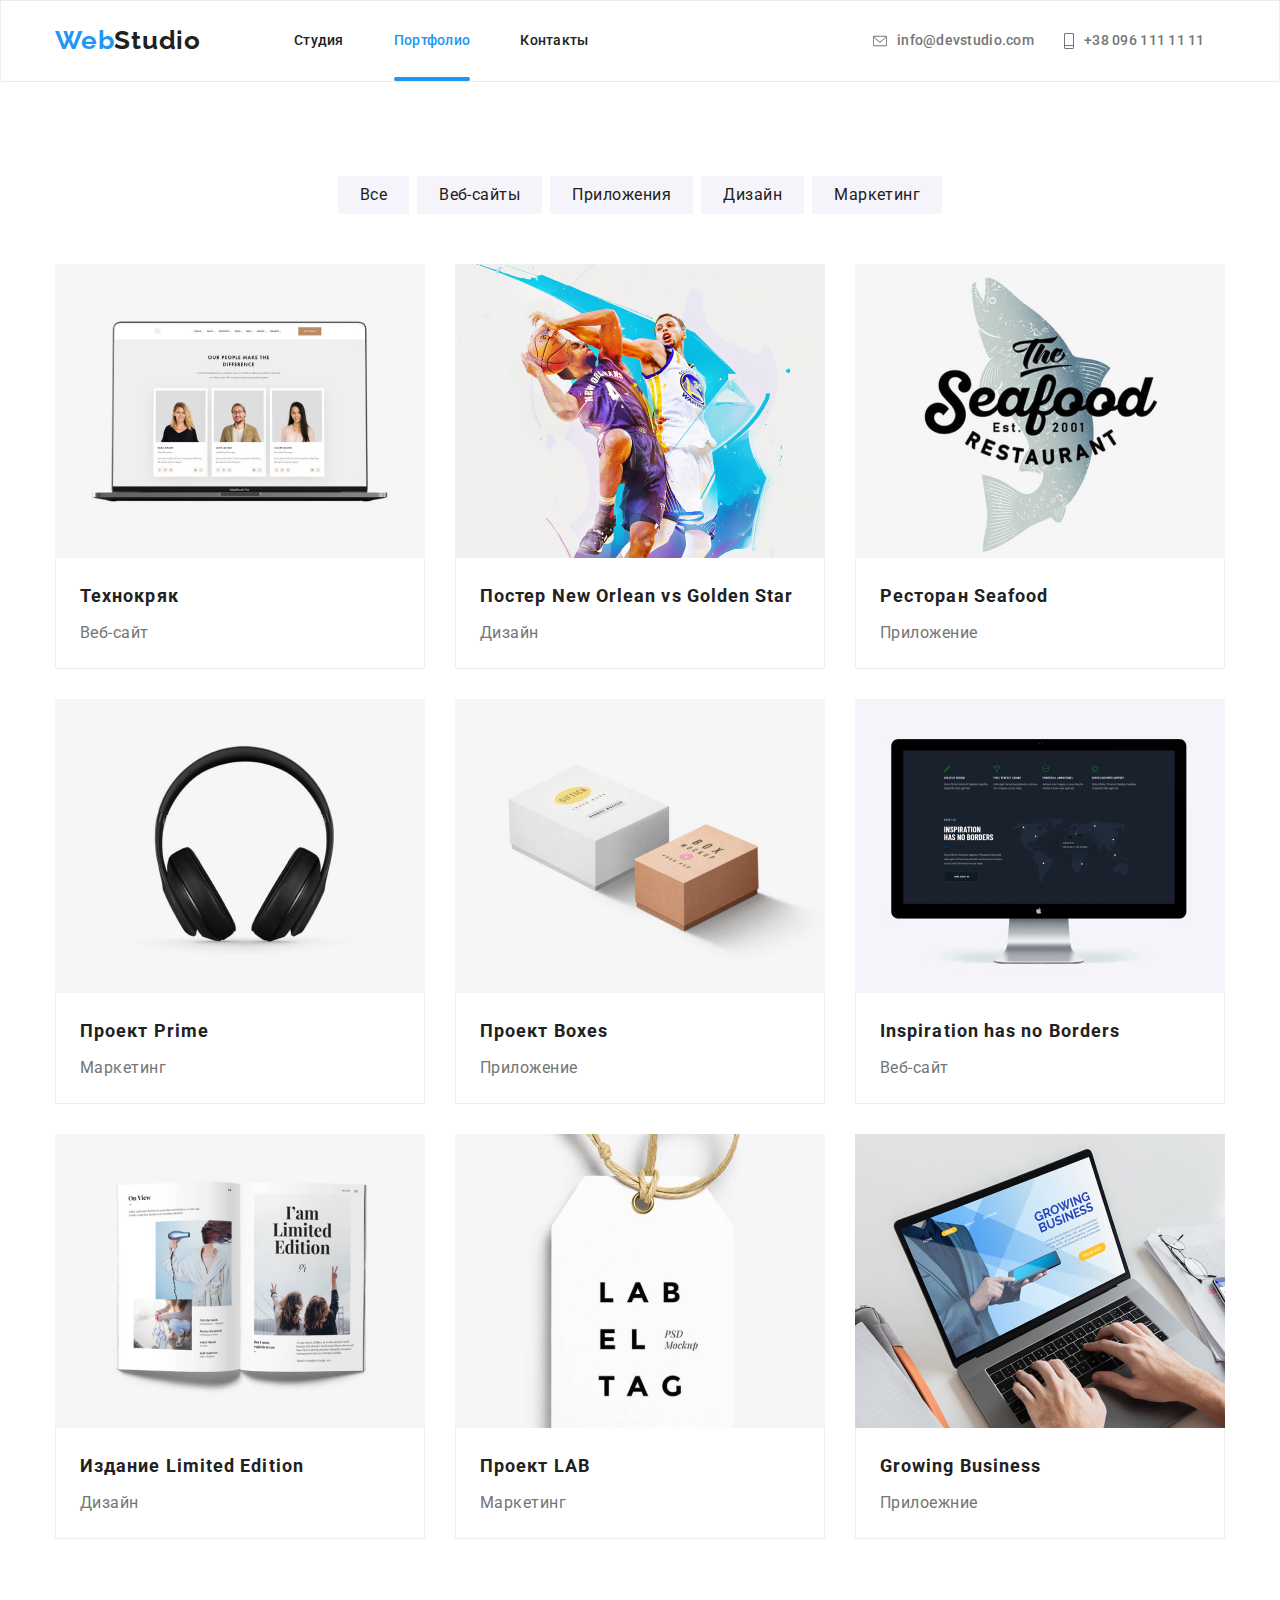
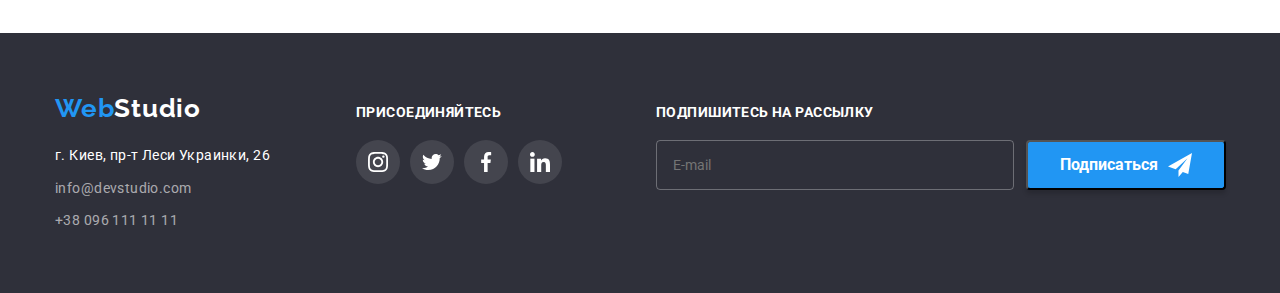
==== portfolio.html @ fb28268b "123" ====
<!DOCTYPE html>
<html lang="ru">

<head>
    <meta charset="UTF-8">
    <meta http-equiv="X-UA-Compatible" content="IE=edge">
    <meta name="viewport" content="width=device-width, initial-scale=1.0">
    <title>Document</title>

    <link rel="preconnect" href="https://fonts.googleapis.com" />
    <link rel="preconnect" href="https://fonts.gstatic.com" crossorigin />
    <link
        href="https://fonts.googleapis.com/css2?family=Raleway:wght@700&family=Roboto:wght@400;500;700;900&display=swap"
        rel="stylesheet" />
    <link rel="stylesheet"
        href="https://cdnjs.cloudflare.com/ajax/libs/modern-normalize/1.1.0/modern-normalize.min.css" />
    <link rel="stylesheet" href="./css/main.min.css" />
</head>

<body>
    <!-- Верхняя часть-->

    <header class="header">
        <div class="container header-division">
            <nav class=" header-nav">
                <a href="/" class="logo" lang="en"><span class="logo--colour">Web</span>Studio</a>
                <ul class="header-nav__list">
                    <li class="header-nav__element"><a class="header-nav__link" href="./index.html">Студия</a></li>
                    <li class="header-nav__element"><a class="header-nav__link header-nav__link--current"
                            href="./portfolio.html">Портфолио</a></li>
                    <li class="header-nav__element"><a class="header-nav__link" href="">Контакты</a></li>
                </ul>
            </nav>
            <div class="header-auth">
                <ul class="header-auth__list">
                    <li class="header-auth__element" lang="en"><a class="header-auth__link"
                            href="mailto:info@devstudio.com">
                            <svg class="header-auth-icons" width="16" height="12">
                                <use href="./images/Presprite/Sprite.svg#icon-envelope-hover"></use>
                            </svg>
                            info@devstudio.com</a></li>
                    <li class="header-auth__element"><a class="header-auth__link" href="tel:+380961111111">
                            <svg class="header-auth-icons" width="10" height="16">
                                <use href="./images/Presprite/Sprite.svg#icon-phone"></use>
                            </svg>
                            +38 096 111 11 11</a></li>
                </ul>
            </div>
        </div>
    </header>
    <!-- Секция кнопок фильтров  -->
    <main>
        <section class="section">
            <div class="filler container">
                <h1 class="filler__text visually-hidden">Филлеры</h1>
                <ul class="filler__list">
                    <li class="filler__element"><button class="filler__buttons" type="button">Все</button></li>
                    <li class="filler__element"><button class="filler__buttons" type="button">Веб-сайты</button></li>
                    <li class="filler__element"><button class="filler__buttons" type="button">Приложения</button></li>
                    <li class="filler__element"><button class="filler__buttons" type="button">Дизайн</button></li>
                    <li class="filler__element"><button class="filler__buttons" type="button">Маркетинг</button></li>
                </ul>


                <!-- Секция Проектов -->


                <ul class="projects__list">
                    <li class="projects__element">
                        <a class="projects__link" href="">
                            <div class="projects__thumb">
                                <img class="projects__image" src="./images/img1portfolio.jpg" alt="Фото Технокряк"
                                    width="370">
                                <div class="card-overlay">
                                    <p class="card-overlay__text">Ресурс предлагает комплексные предложения с разным
                                        уровнем функционала и сервисов. Все это позволит посетителю получить
                                        исчерпывающие сведения о компании или частном лице.</p>
                                </div>
                            </div>
                            <div class="projects-discription">
                                <h2 class="projects-discription__title">Технокряк</h2>
                                <p class="projects-discription__text">Веб-сайт</p>

                            </div>
                        </a>
                    </li>
                    <li class="projects__element">
                        <a class="projects__link" href="">
                            <div class="projects__thumb">
                                <img class="projects__image" src="./images/img2portfolio.jpg"
                                    alt="Фото Постера New Orlean vs Golden Star" width="370">
                                <div class="card-overlay">
                                    <p class="card-overlay__text">Ресурс предлагает комплексные предложения с разным
                                        уровнем функционала и сервисов. Все это позволит посетителю получить
                                        исчерпывающие сведения о компании или частном лице.</p>
                                </div>
                            </div>
                            <div class="projects-discription">
                                <h2 class="projects-discription__title" lang="en">Постер New Orlean vs Golden Star</h2>
                                <p class="projects-discription__text">Дизайн</p>
                            </div>
                        </a>
                    </li>
                    <li class="projects__element">
                        <a class="projects__link" href="">
                            <div class="projects__thumb">
                                <img class="projects__image" src="./images/img3portfolio.jpg" alt="Фото Рестарн Seafood"
                                    width="370">
                                <div class="card-overlay">
                                    <p class="card-overlay__text">Ресурс предлагает комплексные предложения с разным
                                        уровнем функционала и сервисов. Все это позволит посетителю получить
                                        исчерпывающие сведения о компании или частном лице.</p>
                                </div>
                            </div>
                            <div class="projects-discription">
                                <h2 class="projects-discription__title" lang="en">Ресторан Seafood</h2>
                                <p class="projects-discription__text">Приложение</p>
                            </div>
                        </a>
                    </li>
                    <li class="projects__element">
                        <a class="projects__link" href="">
                            <div class="projects__thumb">
                                <img class="projects__image" src="./images/img4portfolio.jpg" alt=" Фото Проект Prime"
                                    width="370">
                                <div class="card-overlay">
                                    <p class="card-overlay__text">Ресурс предлагает комплексные предложения с разным
                                        уровнем функционала и сервисов. Все это позволит посетителю получить
                                        исчерпывающие сведения о компании или частном лице.</p>
                                </div>
                            </div>
                            <div class="projects-discription">
                                <h2 class="projects-discription__title" lang="en">Проект Prime</h2>
                                <p class="projects-discription__text">Маркетинг</p>
                            </div>
                        </a>
                    </li>
                    <li class="projects__element">
                        <a class="projects__link" href="">
                            <div class="projects__thumb">
                                <img class="projects__image" src="./images/img5portfolio.jpg" alt="Фото Проект Boxes"
                                    width="370">
                                <div class="card-overlay">
                                    <p class="card-overlay__text">Ресурс предлагает комплексные предложения с разным
                                        уровнем функционала и сервисов. Все это позволит посетителю получить
                                        исчерпывающие сведения о компании или частном лице.</p>
                                </div>
                            </div>
                            <div class="projects-discription">
                                <h2 class="projects-discription__title" lang="en">Проект Boxes</h2>
                                <p class="projects-discription__text">Приложение</p>
                            </div>
                        </a>
                    </li>
                    <li class="projects__element">
                        <a class="projects__link" href="">
                            <div class="projects__thumb">
                                <img class="projects__image" src="./images/img6portfolio.jpg"
                                    alt="Фото Inspiration has no Borders" width="370">
                                <div class="card-overlay">
                                    <p class="card-overlay__text">Ресурс предлагает комплексные предложения с разным
                                        уровнем функционала и сервисов. Все это позволит посетителю получить
                                        исчерпывающие сведения о компании или частном лице.</p>
                                </div>
                            </div>
                            <div class="projects-discription">
                                <h2 class="projects-discription__title" lang="en">Inspiration has no Borders</h2>
                                <p class="projects-discription__text">Веб-сайт</p>
                            </div>
                        </a>
                    </li>
                    <li class="projects__element">
                        <a class="projects__link" href="">
                            <div class="projects__thumb">
                                <img class="projects__image" src="./images/img7portfolio.jpg"
                                    alt="Фото Издание Limited Edition" width="370">
                                <div class="card-overlay">
                                    <p class="card-overlay__text">Ресурс предлагает комплексные предложения с разным
                                        уровнем функционала и сервисов. Все это позволит посетителю получить
                                        исчерпывающие сведения о компании или частном лице.</p>
                                </div>
                            </div>
                            <div class="projects-discription">
                                <h2 class="projects-discription__title" lang="en">Издание Limited Edition</h2>
                                <p class="projects-discription__text">Дизайн</p>
                            </div>
                        </a>
                    </li>
                    <li class="projects__element">
                        <a class="projects__link" href="">
                            <div class="projects__thumb">
                                <img class="projects__image" src="./images/img8portfolio.jpg" alt="Фото Проект LAB"
                                    width="370">
                                <div class="card-overlay">
                                    <p class="card-overlay__text">Ресурс предлагает комплексные предложения с разным
                                        уровнем функционала и сервисов. Все это позволит посетителю получить
                                        исчерпывающие сведения о компании или частном лице.</p>
                                </div>
                            </div>
                            <div class="projects-discription">
                                <h2 class="projects-discription__title" lang="en">Проект LAB</h2>
                                <p class="projects-discription__text">Маркетинг</p>
                            </div>
                        </a>
                    </li>
                    <li class="projects__element">
                        <a class="projects__link" href="">
                            <div class="projects__thumb">
                                <img class="projects__image" src="./images/img9portfolio.jpg"
                                    alt="Фото Growing Business" width="370">
                                <div class="card-overlay">
                                    <p class="card-overlay__text">Ресурс предлагает комплексные предложения с разным
                                        уровнем функционала и сервисов. Все это позволит посетителю получить
                                        исчерпывающие сведения о компании или частном лице.</p>
                                </div>
                            </div>
                            <div class="projects-discription">
                                <h2 class="projects-discription__title" lang="en">Growing Business</h2>
                                <p class="projects-discription__text">Прилоежние</p>
                            </div>
                        </a>
                    </li>
                </ul>
            </div>
        </section>
    </main>
    <!-- Footer -->
    <footer class="footer">
        <div class="bottom-block container ">
            <div class="logo-block">
                <a href="./" class="logo logo-block__link"> <span class="logo--colour">Web</span>Studio</a>
                <address class="adress">
                    <ul class="adress__list">
                        <li class="adress-element"><a class="adress__link"
                                href="https://www.google.com/maps/place/%D0%B1%D1%83%D0%BB%D1%8C%D0%B2%D0%B0%D1%80+%D0%9B%D0%B5%D1%81%D1%96+%D0%A3%D0%BA%D1%80%D0%B0%D1%97%D0%BD%D0%BA%D0%B8,+26,+%D0%9A%D0%B8%D1%97%D0%B2,+02000">г.
                                Киев, пр-т Леси Украинки, 26</a></li>
                        <li class="adress-element" lang="en"><a class="adress__link adress__link--second"
                                href="mailto:info@devstudio.com">info@devstudio.com</a></li>
                        <li class="adress-element"><a class="adress__link adress__link--second"
                                href="tel:+380961111111">+38 096 111 11 11</a></li>
                    </ul>
                </address>
            </div>
            <div class="follow-us">
                <p class="follow-us__title">Присоединяйтесь</p>
                <ul class="follow-us__list">
                    <li class="follow-us__element"><a class="follow-us__link" href=""><svg class="follow-us__svg">
                                <use href="./images/Presprite/Sprite.svg#icon-instagram-icon"></use>
                            </svg></a></li>
                    <li class="follow-us__element"><a class="follow-us__link" href=""><svg class="follow-us__svg">
                                <use href="./images/Presprite/Sprite.svg#icon-twitter"></use>
                            </svg></a></li>
                    <li class="follow-us__element"><a class="follow-us__link" href=""><svg class="follow-us__svg">
                                <use href="./images/Presprite/Sprite.svg#icon-facebook"></use>
                            </svg></a></li>
                    <li class="follow-us__element"><a class="follow-us__link" href=""><svg class="follow-us__svg">
                                <use href="./images/Presprite/Sprite.svg#icon-linkedin"></use>
                            </svg></a></li>
                </ul>
            </div>
            <div class="sign">
                <p class="sign__title">ПОДПИШИТЕСЬ НА РАССЫЛКУ</p>
                <form class="sign__form">
                    <input class="sign__input" type="email" placeholder="E-mail">
                    <button class="sign-button">Подписаться <span class="sign-button__jet"></span>
                    </button>
                </form>
            </div>
        </div>
    </footer>
</body>

</html>
---- css/main.min.css ----
:root{--primary-text-color: #212121;--logo-span-color: #2196f3;--filler-colour: #2196f3;--contact-links-color: #757575;--filler-text-color: #757575;--hero-background-color: #2F303A;--hero-text-color: #ffffff;--footer-background-color: #2F303A;--portfolio-buttons-background-color: #F5F4FA;--clients-colour: #AFB1B8}.visually-hidden{position:absolute;white-space:nowrap;width:1px;height:1px;overflow:hidden;border:0;padding:0;clip:rect(0 0 0 0);-webkit-clip-path:inset(50%);clip-path:inset(50%);margin:-1px}body{font-family:Roboto, sans-serif;font-weight:400;font-size:14px;line-height:1.71;letter-spacing:0.03em;color:var(--primary-text-color)}body,h1,h2,h3,h4,p,ul,ol{margin:0px;padding:0px}li{list-style-type:none}a{text-decoration:none}img{max-width:100%;display:block;height:auto}.container{width:1200px;margin-left:auto;margin-right:auto;padding:0px 15px 0px 15px}.section{padding:94px 0}.header{height:82px;border:1px solid #ECECEC}.logo{height:80px;padding-top:24px;padding-bottom:25px;font-family:Raleway, sans-serif;font-weight:700;font-size:26px;line-height:1.19;letter-spacing:0.03em;color:var(--primary-text-color)}.logo--colour{color:var(--logo-span-color)}.header-division{display:-webkit-box;display:-ms-flexbox;display:flex}.header-nav{height:80px;-webkit-box-align:center;-ms-flex-align:center;align-items:center;display:-webkit-box;display:-ms-flexbox;display:flex}.header-nav__list{height:80px;display:-webkit-box;display:-ms-flexbox;display:flex;-ms-flex-line-pack:center;align-content:center;-webkit-box-pack:center;-ms-flex-pack:center;justify-content:center;margin-left:93px}.header-nav__element{margin-left:50px}.header-nav__element:first-child{margin-left:0px}.header-nav__link{position:relative;display:-webkit-box;display:-ms-flexbox;display:flex;-webkit-box-pack:center;-ms-flex-pack:center;justify-content:center;padding-top:32px;padding-bottom:32px;font-weight:500;font-size:14px;line-height:1.14;letter-spacing:0.02em;color:var(--primary-text-color);-webkit-transition:color 250ms cubic-bezier(0.4, 0, 0.2, 1);transition:color 250ms cubic-bezier(0.4, 0, 0.2, 1)}.header-nav__link::after{content:'';position:absolute;bottom:0px;left:0px;width:100%;height:4px;border-radius:4px;background-color:var(--filler-colour);-webkit-transform:scaleX(0);transform:scaleX(0);-webkit-transition:-webkit-transform 250ms cubic-bezier(0.4, 0, 0.2, 1);transition:-webkit-transform 250ms cubic-bezier(0.4, 0, 0.2, 1);transition:transform 250ms cubic-bezier(0.4, 0, 0.2, 1);transition:transform 250ms cubic-bezier(0.4, 0, 0.2, 1), -webkit-transform 250ms cubic-bezier(0.4, 0, 0.2, 1)}.header-nav__link:hover,.header-nav__link:focus,.header-nav__link:active{color:var(--logo-span-color);cursor:pointer}.header-nav__link:hover::after,.header-nav__link:focus::after,.header-nav__link:active::after{display:block;-webkit-transform:scaleX(1);transform:scaleX(1)}.header-nav__link--current{color:var(--logo-span-color)}.header-nav__link--current::after{content:'';position:absolute;bottom:0px;left:0px;width:100%;height:4px;border-radius:4px;-webkit-transform:scaleX(1);transform:scaleX(1);background-color:var(--filler-colour)}.header-auth{margin-left:auto}.header-auth__list{display:-webkit-box;display:-ms-flexbox;display:flex}.header-auth__element:first-child{display:-webkit-box;display:-ms-flexbox;display:flex;margin-right:30px;-webkit-box-align:baseline;-ms-flex-align:baseline;align-items:baseline}.header-auth__link{display:-webkit-box;display:-ms-flexbox;display:flex;-webkit-box-align:center;-ms-flex-align:center;align-items:center;width:161px;padding-top:32px;padding-bottom:32px;font-weight:500;font-size:14px;line-height:1.14;letter-spacing:0.02em;color:var(--contact-links-color);-webkit-transition:color 250ms cubic-bezier(0.4, 0, 0.2, 1),fill 250ms cubic-bezier(0.4, 0, 0.2, 1);transition:color 250ms cubic-bezier(0.4, 0, 0.2, 1),fill 250ms cubic-bezier(0.4, 0, 0.2, 1)}.header-auth__link:hover,.header-auth__link:focus{fill:var(--logo-span-color);color:var(--logo-span-color)}.header-auth-icons{margin-right:10px;fill:currentColor}.hero{display:-webkit-box;display:-ms-flexbox;display:flex;background:var(--hero-background-color);-ms-flex-line-pack:center;align-content:center;-webkit-box-align:center;-ms-flex-align:center;align-items:center;width:1600px;margin:0 auto}.hero-text{width:696px;margin:0 auto}.button-block{margin-left:auto;margin-right:auto;width:202px;height:50px;border-radius:4px;background-color:var(--filler-colour)}.hero-button{height:50px;padding:10px 32px;border:none;font-weight:700;font-size:16px;line-height:1, 87;letter-spacing:0.06em;background-color:inherit;color:var(--hero-text-color);z-index:2;cursor:pointer}.hero-text{margin-bottom:30px;font-weight:900;font-size:44px;line-height:1.36;text-align:center;letter-spacing:0.06em;text-transform:uppercase;color:var(--hero-text-color)}.backdrop{position:fixed;top:0;left:0;width:100%;height:100%;background-color:rgba(0,0,0,0.2);-webkit-transition:opacity 250ms cubic-bezier(0.4, 0, 0.2, 1),visibility 250ms cubic-bezier(0.4, 0, 0.2, 1);transition:opacity 250ms cubic-bezier(0.4, 0, 0.2, 1),visibility 250ms cubic-bezier(0.4, 0, 0.2, 1)}.backdrop.is-hidden{opacity:0;pointer-events:none;visibility:hidden;-webkit-transition:opacity 250ms cubic-bezier(0.4, 0, 0.2, 1),visibility 250ms cubic-bezier(0.4, 0, 0.2, 1);transition:opacity 250ms cubic-bezier(0.4, 0, 0.2, 1),visibility 250ms cubic-bezier(0.4, 0, 0.2, 1)}.modal{position:absolute;top:50%;left:50%;-webkit-transform:translate(-50%, -50%);transform:translate(-50%, -50%);padding:40px 41px;width:528px;height:581px;background-color:#ffffff;border-radius:4px;-webkit-transition:opacity 250ms cubic-bezier(0.4, 0, 0.2, 1);transition:opacity 250ms cubic-bezier(0.4, 0, 0.2, 1);visibility:250ms cubic-bezier(0.4, 0, 0.2, 1)}.overlay{display:inline-block;-webkit-box-align:center;-ms-flex-align:center;align-items:center;width:1600px;height:600px;padding-top:200px;padding-bottom:200px;margin-left:auto;margin-right:auto;background-repeat:no-repeat;background-position:center;background-size:cover;background-image:-webkit-gradient(linear, left top, right top, from(rgba(47,48,58,0.4)), to(rgba(47,48,58,0.4))),url(../images/herobackground.jpg);background-image:linear-gradient(to right, rgba(47,48,58,0.4), rgba(47,48,58,0.4)),url(../images/herobackground.jpg)}.modal-form{display:-webkit-box;display:-ms-flexbox;display:flex;-webkit-box-orient:vertical;-webkit-box-direction:normal;-ms-flex-direction:column;flex-direction:column}.form-element{position:relative;margin-top:10px;font-weight:400;font-size:12px;line-height:20px;letter-spacing:0.01em}.user-information,.user-phone,.user-email{width:100%;height:40px;outline:none;border:1px solid rgba(33,33,33,0.2);-webkit-transform:border 250ms;transform:border 250ms}.user-information,.user-phone,.user-email,.user-commentary{border-radius:4px;-webkit-transition:border 250ms cubic-bezier(0.4, 0, 0.2, 1);transition:border 250ms cubic-bezier(0.4, 0, 0.2, 1)}.user-information:focus,.user-information:focus,.user-information:focus,.user-information:focus,.user-phone:focus,.user-phone:focus,.user-phone:focus,.user-phone:focus,.user-email:focus,.user-email:focus,.user-email:focus,.user-email:focus,.user-commentary:focus,.user-commentary:focus,.user-commentary:focus,.user-commentary:focus{border:1px solid #2196F3}.user-commentary{width:100%;height:120px;padding:12px 16px;resize:none;outline:none;border:1px solid rgba(33,33,33,0.2)}.input-father{position:relative}.user-phone,.user-information,.user-email{padding:12px 42px}.label-icon{position:absolute;top:50%;left:15px;width:18px;height:18px;-webkit-transform:translateY(-50%);transform:translateY(-50%)}.user-information:focus ~ .label-icon,.user-phone:focus ~ .label-icon,.user-email:focus ~ .label-icon{fill:var(--logo-span-color)}.modal-icons{position:absolute;width:18px;height:18px;-webkit-transition:fill 250ms cubic-bezier(0.4, 0, 0.2, 1);transition:fill 250ms cubic-bezier(0.4, 0, 0.2, 1)}.modal-icons:focus{fill:var(--logo-span-color)}.submit-modal-button{margin:auto;cursor:pointer;margin-top:30px;width:200px;height:50px;padding:0;color:var(--hero-text-color);background:#188CE8;-webkit-box-shadow:0px 4px 4px rgba(0,0,0,0.15);box-shadow:0px 4px 4px rgba(0,0,0,0.15);border-radius:4px;border-width:0px;font-weight:700;font-size:16px;line-height:1.88;letter-spacing:0.06em}.form-element.checkbox{display:-webkit-box;display:-ms-flexbox;display:flex;-webkit-box-align:center;-ms-flex-align:center;align-items:center;margin-left:11px}.checkbox-square{position:relative;-webkit-appearance:none;-moz-appearance:none;appearance:none;position:absolute;-webkit-box-align:center;-ms-flex-align:center;align-items:center}.checkbox-square:checked+.checkbox-icon{border-color:var(--logo-span-color);background-color:var(--logo-span-color);background-image:url(../images/Presprite/icon-checkbox.svg);background-size:contain;background-origin:border-box}.checkbox-square:focus+.checkbox-icon{border-color:var(--logo-span-color)}.checkbox-icon{margin-right:8.38px;display:inline-block;width:16px;height:15px;border:3px solid var(--primary-text-color);border-radius:3px}.checkbox-text{font-weight:400;font-size:14px;line-height:1.73;letter-spacing:0.03em;color:var(--contact-links-color)}.policy{margin-left:2px}.chechbox-underline{font-weight:400;font-size:14px;line-height:1.73;letter-spacing:0.03em;color:var(--logo-span-color);text-decoration:underline}.modal-text{font-weight:700;font-size:20px;line-height:23px;text-align:center;letter-spacing:0.03em}.close-button{position:absolute;display:-webkit-box;display:-ms-flexbox;display:flex;-webkit-box-pack:center;-ms-flex-pack:center;justify-content:center;-webkit-box-align:center;-ms-flex-align:center;align-items:center;top:8px;right:8px;width:30px;height:30px;border-radius:50%;color:var(#000);background-color:var(--hero-text-color);border:1px solid rgba(0,0,0,0.1);cursor:pointer}.close-button-svg{width:18px;height:18px}.close-button-svg:active,.close-button-svg:focus{border:1px solid var(--logo-span-color);fill:var(--logo-span-color)}.adventeges-block{display:-webkit-box;display:-ms-flexbox;display:flex;text-align:left}.adventeges-block-element{margin-left:30px}.adventeges-block-element::before{display:block;content:"";margin-bottom:30px;height:120px;border-radius:4px;background-repeat:no-repeat;background-position:center;background-color:#F5F4FA}.adventeges-block-element:first-child{margin-left:0px}.icon-sattelite::before{background-image:url("../images/Presprite/sattelite.svg")}.icon-clock::before{background-image:url("../images/Presprite/clock.svg")}.icon-diagrame::before{background-image:url("../images/Presprite/diagrame.svg")}.icon-austronavt::before{background-image:url("../images/Presprite/austronavt.svg")}.adventeges-header-text{margin-bottom:10px;width:270px;height:16px;font-weight:700;line-height:1.14;text-transform:uppercase;color:inherit}.adventeges-text{height:75px;width:270px;font-size:14px;line-height:1.71;color:var(--contact-links-color)}.what-we-do{padding-top:0px;font-weight:700;font-size:36px;line-height:1.17;text-align:center;letter-spacing:0.03em;color:inherit}.what-we-do-list{display:-webkit-box;display:-ms-flexbox;display:flex;-ms-flex-line-pack:center;align-content:center}.what-we-do-element{position:relative;height:294px}.what-we-do-element:not(:first-child){margin-left:30px}.what-we-do-overlay{position:absolute;bottom:0%;left:0%;display:-webkit-box;display:-ms-flexbox;display:flex;-webkit-box-pack:center;-ms-flex-pack:center;justify-content:center;width:100%;height:70px;background-color:rgba(47,48,58,0.8)}.what-we-do-overlay-text{display:-webkit-box;display:-ms-flexbox;display:flex;-webkit-box-align:center;-ms-flex-align:center;align-items:center;font-weight:700;font-size:14px;line-height:16px;text-align:center;letter-spacing:0.03em;color:var(--hero-text-color)}.what-we-do-header{margin-bottom:50px;font-weight:700;font-size:36px;line-height:1.17;text-align:center;letter-spacing:0.03em;color:var(--primary-text-color)}.team-section{font-weight:900;font-size:36px;line-height:1.17;text-align:center;letter-spacing:0.03em;color:inherit;background-color:#F5F4FA}.team-section-header{font-weight:700;font-size:36px;line-height:1.17;text-align:center;letter-spacing:0.03em;color:var(--primary-text-color)}.team-list{margin-top:50px;display:-webkit-box;display:-ms-flexbox;display:flex}.team-list-elements{width:270px;background:#FFFFFF;-webkit-box-shadow:0px 1px 3px rgba(0,0,0,0.12),0px 1px 1px rgba(0,0,0,0.14),0px 2px 1px rgba(0,0,0,0.2);box-shadow:0px 1px 3px rgba(0,0,0,0.12),0px 1px 1px rgba(0,0,0,0.14),0px 2px 1px rgba(0,0,0,0.2);border-radius:0px 0px 4px 4px}.team-list-elements:not(:first-child){margin-left:30px}.team-list-border{padding-top:30px;padding-bottom:30px;padding-left:32px;padding-right:32px}.team-header-text{margin-bottom:10px;font-weight:500;font-size:16px;line-height:1.19;letter-spacing:0.03em;color:inherit}.team-text{font-weight:400;font-size:16px;margin-bottom:16px;line-height:1.19;text-align:center;letter-spacing:0.03em;color:var(--contact-links-color)}.team-links-list{display:-webkit-box;display:-ms-flexbox;display:flex;-webkit-box-pack:justify;-ms-flex-pack:justify;justify-content:space-between}.team-link{display:-webkit-box;display:-ms-flexbox;display:flex;-webkit-box-pack:center;-ms-flex-pack:center;justify-content:center;-webkit-box-align:center;-ms-flex-align:center;align-items:center;width:44px;height:44px;border-radius:50%;background-color:var(--hero-text-color);-webkit-transition:background-color 500ms cubic-bezier(0.4, 0, 0.2, 1);transition:background-color 500ms cubic-bezier(0.4, 0, 0.2, 1)}.team-link:hover .social-team-svg,.team-link:focus .social-team-svg{fill:var(--hero-text-color)}.team-link:hover,.team-link:focus{background-color:var(--filler-colour)}.social-team-svg{width:22px;height:22px;fill:var(--clients-colour);-webkit-transition:fill 500ms cubic-bezier(0.4, 0, 0.2, 1);transition:fill 500ms cubic-bezier(0.4, 0, 0.2, 1)}.clients-section-header{font-style:normal;font-weight:700;font-size:36px;line-height:42px;text-align:center;letter-spacing:0.03em}.clients-list{margin-top:50px;display:-webkit-box;display:-ms-flexbox;display:flex}.clients-link{display:-webkit-box;display:-ms-flexbox;display:flex;-webkit-box-align:center;-ms-flex-align:center;align-items:center;-webkit-box-pack:center;-ms-flex-pack:center;justify-content:center;width:170px;height:92px;outline:transparent;border:1px solid #AFB1B8;border-radius:4px;border-color:var(--clients-colour);-webkit-transition:border-color 250ms cubic-bezier(0.4, 0, 0.2, 1);transition:border-color 250ms cubic-bezier(0.4, 0, 0.2, 1)}.clients-link:hover,.clients-link:focus{border-color:var(--filler-colour)}.clients-element:not(:first-child){margin-left:30px}.client-icon{width:106px;height:60px;fill:var(--clients-colour);-webkit-transition:fill 250ms cubic-bezier(0.4, 0, 0.2, 1);transition:fill 250ms cubic-bezier(0.4, 0, 0.2, 1)}.clients-link:hover .client-icon,.clients-link:focus .client-icon{border-color:var(--filler-colour);fill:var(--filler-colour)}.footer{padding-top:60px;padding-bottom:60px;background-color:var(--footer-background-color)}.bottom-block{display:-webkit-box;display:-ms-flexbox;display:flex;-webkit-box-align:baseline;-ms-flex-align:baseline;align-items:baseline}.logo-block__link{height:auto;padding:0;display:-webkit-box;display:-ms-flexbox;display:flex;-webkit-box-pack:start;-ms-flex-pack:start;justify-content:flex-start;margin-bottom:20px;color:var(--hero-text-color)}.footer-adress{display:inline-flexbox;-webkit-box-pack:start;-ms-flex-pack:start;justify-content:flex-start}.adress__link{display:-webkit-box;display:-ms-flexbox;display:flex;width:231px;font-style:normal;font-size:14px;line-height:1.71;color:var(--hero-text-color)}.adress__link--second{color:rgba(255,255,255,0.6);-webkit-transition:250ms cubic-bezier(0.4, 0, 0.2, 1);transition:250ms cubic-bezier(0.4, 0, 0.2, 1)}.adress__link--second:hover,.adress__link--second:focus{color:var(--hero-text-color)}.adress-element:not(:last-child){margin-bottom:9px}.follow-us{margin-left:70px}.follow-us__title{font-style:normal;font-weight:700;font-size:14px;line-height:16px;margin-bottom:20px;letter-spacing:0.03em;text-transform:uppercase;color:var(--hero-text-color)}.follow-us__list{display:-webkit-box;display:-ms-flexbox;display:flex}.follow-us__element:not(:first-child){margin-left:10px}.follow-us__link{display:-webkit-box;display:-ms-flexbox;display:flex;-webkit-box-pack:center;-ms-flex-pack:center;justify-content:center;-webkit-box-align:center;-ms-flex-align:center;align-items:center;width:44px;height:44px;background:rgba(255,255,255,0.1);border-radius:50%;-webkit-transition:background-color 250ms cubic-bezier(0.4, 0, 0.2, 1);transition:background-color 250ms cubic-bezier(0.4, 0, 0.2, 1)}.follow-us__link:hover,.follow-us__link:focus{background-color:var(--filler-colour)}.follow-us__svg{width:20px;height:20px;background-position:center;fill:var(--hero-text-color)}.sign{margin-left:94px}.sign__title{font-weight:700;font-size:14px;line-height:16px;letter-spacing:0.03em;color:var(--hero-text-color)}.sign__form{display:-webkit-box;display:-ms-flexbox;display:flex;margin-top:20px}.sign__input{display:-webkit-inline-box;display:-ms-inline-flexbox;display:inline-flex;padding:15px 16px;width:358px;height:50px;background-color:transparent;color:var(--hero-text-color);border-radius:4px;border:1px solid rgba(255,255,255,0.3)}.sign-button{display:-webkit-box;display:-ms-flexbox;display:flex;-webkit-box-pack:center;-ms-flex-pack:center;justify-content:center;-webkit-box-align:center;-ms-flex-align:center;align-items:center;cursor:pointer;font-weight:700;font-size:16px;line-height:30px;width:200px;height:50px;margin-left:12px;background-color:var(--logo-span-color);-webkit-box-shadow:0px 4px 4px rgba(0,0,0,0.15);box-shadow:0px 4px 4px rgba(0,0,0,0.15);border-radius:4px;color:var(--hero-text-color)}.sign .sign-button__jet{width:24px;height:24px;margin-left:10px;background-repeat:no-repeat;background-position:center;fill:var(--hero-text-color);background-image:url("../images/Presprite/jet.svg")}.header-outline-portfolio{border:1px solid #ECECEC}.filler__list{display:-webkit-box;display:-ms-flexbox;display:flex;-webkit-box-pack:center;-ms-flex-pack:center;justify-content:center;margin-bottom:50px}.filler__element:not(:first-child){margin-left:8px}.filler__buttons{border:none;font-size:16px;padding:6px 22px;line-height:1.62;letter-spacing:0.03em;color:var(--primary-text-color);background-color:var(--portfolio-buttons-background-color);cursor:inherit;-webkit-transition:color 250ms cubic-bezier(0.4, 0, 0.2, 1),background-color 250ms cubic-bezier(0.4, 0, 0.2, 1),-webkit-box-shadow 250ms cubic-bezier(0.4, 0, 0.2, 1);transition:color 250ms cubic-bezier(0.4, 0, 0.2, 1),background-color 250ms cubic-bezier(0.4, 0, 0.2, 1),-webkit-box-shadow 250ms cubic-bezier(0.4, 0, 0.2, 1);transition:color 250ms cubic-bezier(0.4, 0, 0.2, 1),background-color 250ms cubic-bezier(0.4, 0, 0.2, 1),box-shadow 250ms cubic-bezier(0.4, 0, 0.2, 1);transition:color 250ms cubic-bezier(0.4, 0, 0.2, 1),background-color 250ms cubic-bezier(0.4, 0, 0.2, 1),box-shadow 250ms cubic-bezier(0.4, 0, 0.2, 1),-webkit-box-shadow 250ms cubic-bezier(0.4, 0, 0.2, 1)}.filler__buttons:hover,.filler__buttons:focus{color:var(--hero-text-color);background:var(--filler-colour);cursor:pointer;-webkit-box-shadow:0px 3px 1px rgba(0,0,0,0.1),0px 1px 2px rgba(0,0,0,0.08),0px 2px 2px rgba(0,0,0,0.12);box-shadow:0px 3px 1px rgba(0,0,0,0.1),0px 1px 2px rgba(0,0,0,0.08),0px 2px 2px rgba(0,0,0,0.12);border-radius:4px}.projects__list{display:-webkit-box;display:-ms-flexbox;display:flex;-ms-flex-wrap:wrap;flex-wrap:wrap}.projects__element{background:#FFFFFF;-webkit-box-sizing:border-box;box-sizing:border-box;box-sizing:border-box;margin-left:30px}.projects__element:hover,.projects__element:focus{outline:transparent}.projects__element:nth-child(-n+6){margin-bottom:30px}.projects__element:nth-child(3n+1){margin-left:0px}.projects-discription{padding:20px 24px;border-left:1px solid #EEEEEE;border-right:1px solid #EEEEEE;border-bottom:1px solid #EEEEEE}.projects__link{display:block;text-decoration:none;-webkit-transition:-webkit-box-shadow 250ms cubic-bezier(0.4, 0, 0.2, 1);transition:-webkit-box-shadow 250ms cubic-bezier(0.4, 0, 0.2, 1);transition:box-shadow 250ms cubic-bezier(0.4, 0, 0.2, 1);transition:box-shadow 250ms cubic-bezier(0.4, 0, 0.2, 1), -webkit-box-shadow 250ms cubic-bezier(0.4, 0, 0.2, 1)}.projects__link:hover,.projects__link:focus{-webkit-box-shadow:0px 1px 1px rgba(0,0,0,0.12),0px 4px 4px rgba(0,0,0,0.06),1px 4px 6px rgba(0,0,0,0.16);box-shadow:0px 1px 1px rgba(0,0,0,0.12),0px 4px 4px rgba(0,0,0,0.06),1px 4px 6px rgba(0,0,0,0.16)}.projects__thumb{position:relative;overflow:hidden}.card-overlay{position:absolute;display:-webkit-box;display:-ms-flexbox;display:flex;-webkit-box-align:center;-ms-flex-align:center;align-items:center;-webkit-box-pack:center;-ms-flex-pack:center;justify-content:center;top:0;left:0;width:100%;height:100%;padding:24px 63px;background-color:rgba(33,150,243,0.9);-webkit-transform:translateY(101%);transform:translateY(101%);-webkit-transition:-webkit-transform 250ms cubic-bezier(0.4, 0, 0.2, 1);transition:-webkit-transform 250ms cubic-bezier(0.4, 0, 0.2, 1);transition:transform 250ms cubic-bezier(0.4, 0, 0.2, 1);transition:transform 250ms cubic-bezier(0.4, 0, 0.2, 1), -webkit-transform 250ms cubic-bezier(0.4, 0, 0.2, 1)}.projects__link:hover .card-overlay,.projects__link:focus .card-overlay{-webkit-transform:translateY(0%);transform:translateY(0%)}.card-overlay__text{position:absolute;width:322px;height:168px;font-weight:400;font-size:18px;line-height:28px;letter-spacing:0.03em;color:#FFFFFF;-webkit-transition:opacity 250ms ubic-bezier(0.4, 0, 0.2, 1);transition:opacity 250ms ubic-bezier(0.4, 0, 0.2, 1)}.projects-discription__title{margin-bottom:4px;font-weight:700;font-size:18px;line-height:2;letter-spacing:0.06em;color:var(--primary-text-color)}.projects-discription__text{font-size:16px;line-height:1.87;letter-spacing:0.03em;color:var(--contact-links-color)}
/*# sourceMappingURL=main.min.css.map */
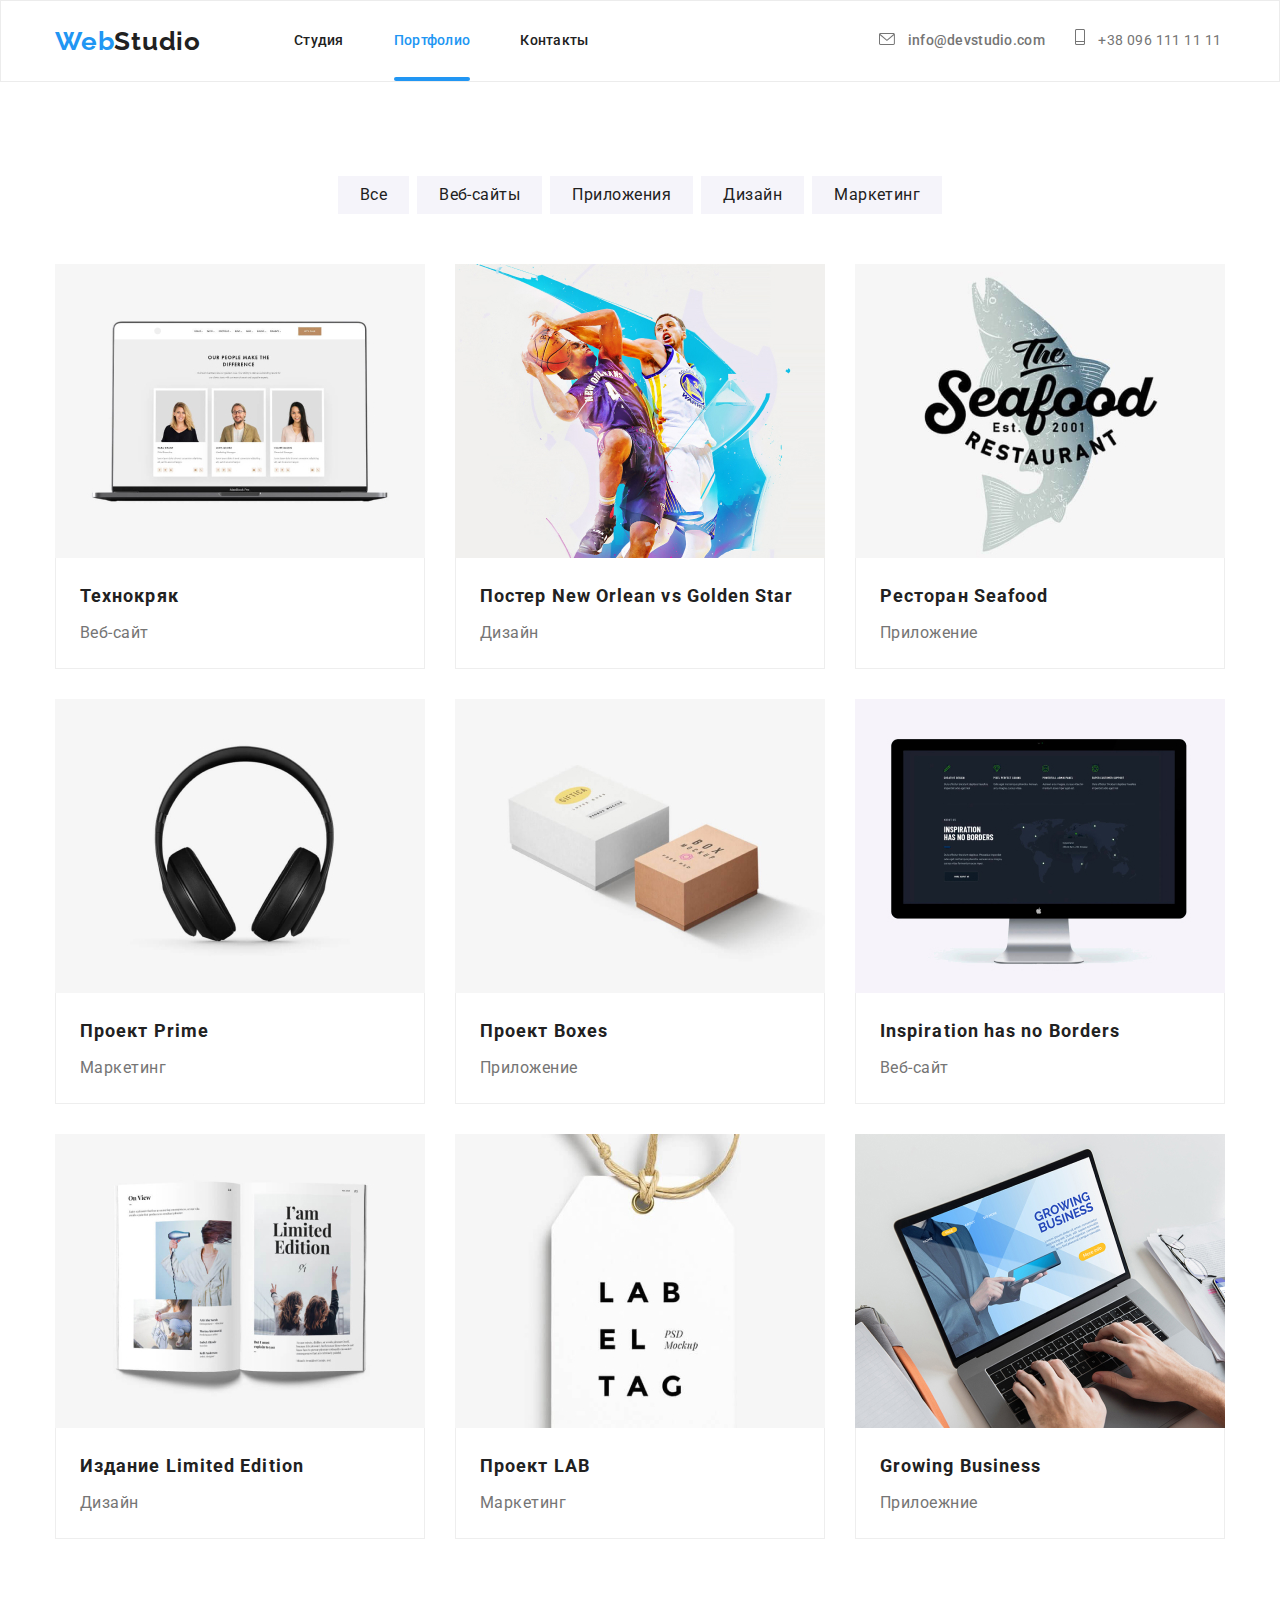
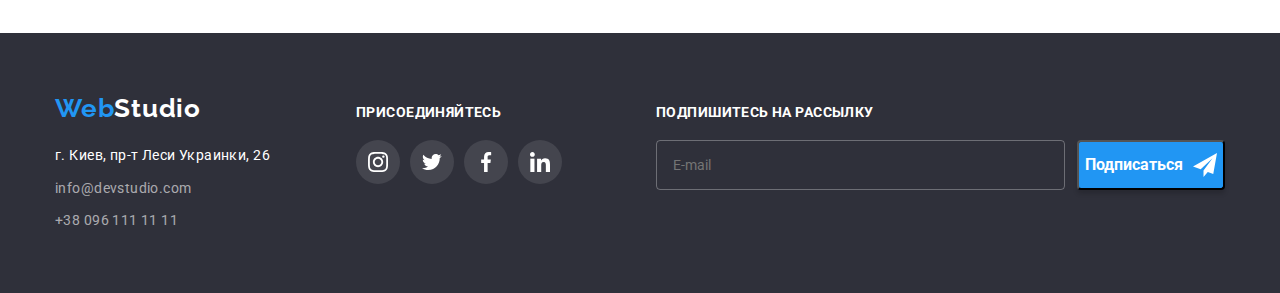
==== commit 04fb7463: "123" ====
--- a/portfolio.html
+++ b/portfolio.html
@@ -23,29 +23,49 @@
     <header class="header">
         <div class="container header-division">
             <nav class=" header-nav">
-                <a href="/" class="logo" lang="en"><span class="logo--colour">Web</span>Studio</a>
-                <ul class="header-nav__list">
-                    <li class="header-nav__element"><a class="header-nav__link" href="./index.html">Студия</a></li>
-                    <li class="header-nav__element"><a class="header-nav__link header-nav__link--current"
-                            href="./portfolio.html">Портфолио</a></li>
-                    <li class="header-nav__element"><a class="header-nav__link" href="">Контакты</a></li>
-                </ul>
+                <a href="./" class="logo" lang="en"><span class="logo--colour">Web</span>Studio</a>
+                <button type="button" class="mobile-menu" aria-expanded="false" aria-controls="menu-container"
+                    data-menu-button>
+                    <svg width="40px" height="40px" aria-label="Переключатель мобильного меню">
+
+                        <use class="icon-menu" href="./images/Presprite/Sprite.svg#burger"></use>
+                        <use class="icon-cross" href="./images/Presprite/Sprite.svg#close-mobile-menu"></use>
+                    </svg>
+                </button>
+                <div class="menu-container" id="menu-container" data-menu>
+                    <ul class="header-nav__list">
+                        <li class="header-nav__element"><a class="header-nav__link header-nav__link"
+                                href="./index.html">Студия</a></li>
+                        <li class="header-nav__element"><a class="header-nav__link header-nav__link--current"
+                                href="./portfolio.html">Портфолио</a>
+                        </li>
+                        <li class="header-nav__element"><a class="header-nav__link" href="">Контакты</a></li>
+                    </ul>
+                    <div class="header-auth">
+                        <ul class="header-auth__list">
+                            <li class="header-auth__element" lang="en"><a class="header-auth__link--first"
+                                    href="mailto:info@devstudio.com">
+                                    <svg class="header-auth-icons" width="16" height="12">
+                                        <use href="./images/Presprite/Sprite.svg#icon-envelope-hover"></use>
+                                    </svg>
+                                    info@devstudio.com</a></li>
+                            <li class="header-auth__element"><a class="header-auth__link--second"
+                                    href="tel:+380961111111">
+                                    <svg class="header-auth-icons" width="10" height="16">
+                                        <use href="./images/Presprite/Sprite.svg#icon-phone"></use>
+                                    </svg>
+                                    +38 096 111 11 11</a></li>
+                        </ul>
+                        <ul class="menu-container__socials">
+                            <li menu-container__element><a class="menu-container__link" href="">Instagramm</a></li>
+                            <li menu-container__element><a class="menu-container__link" href="">Twitter</a></li>
+                            <li menu-container__element><a class="menu-container__link" href="">Facebook</a></li>
+                            <li menu-container__element><a class="menu-container__link" href="">LinkeIn</a></li>
+                            </l>
+                    </div>
+                </div>
             </nav>
-            <div class="header-auth">
-                <ul class="header-auth__list">
-                    <li class="header-auth__element" lang="en"><a class="header-auth__link"
-                            href="mailto:info@devstudio.com">
-                            <svg class="header-auth-icons" width="16" height="12">
-                                <use href="./images/Presprite/Sprite.svg#icon-envelope-hover"></use>
-                            </svg>
-                            info@devstudio.com</a></li>
-                    <li class="header-auth__element"><a class="header-auth__link" href="tel:+380961111111">
-                            <svg class="header-auth-icons" width="10" height="16">
-                                <use href="./images/Presprite/Sprite.svg#icon-phone"></use>
-                            </svg>
-                            +38 096 111 11 11</a></li>
-                </ul>
-            </div>
+
         </div>
     </header>
     <!-- Секция кнопок фильтров  -->
@@ -62,9 +82,9 @@
                 </ul>
 
 
-                <!-- Секция Проектов -->
-
-
+    <!-- Секция Проектов -->
+
+    
                 <ul class="projects__list">
                     <li class="projects__element">
                         <a class="projects__link" href="">
@@ -77,7 +97,7 @@
                                         исчерпывающие сведения о компании или частном лице.</p>
                                 </div>
                             </div>
-                            <div class="projects-discription">
+                            <div class="projects-discription" >
                                 <h2 class="projects-discription__title">Технокряк</h2>
                                 <p class="projects-discription__text">Веб-сайт</p>
 
@@ -268,6 +288,7 @@
             </div>
         </div>
     </footer>
+    <script src="./js/mobile-menu.js"></script>
 </body>
 
 </html>--- a/css/main.min.css
+++ b/css/main.min.css
@@ -1,2 +1,2 @@
-:root{--primary-text-color: #212121;--logo-span-color: #2196f3;--filler-colour: #2196f3;--contact-links-color: #757575;--filler-text-color: #757575;--hero-background-color: #2F303A;--hero-text-color: #ffffff;--footer-background-color: #2F303A;--portfolio-buttons-background-color: #F5F4FA;--clients-colour: #AFB1B8}.visually-hidden{position:absolute;white-space:nowrap;width:1px;height:1px;overflow:hidden;border:0;padding:0;clip:rect(0 0 0 0);-webkit-clip-path:inset(50%);clip-path:inset(50%);margin:-1px}body{font-family:Roboto, sans-serif;font-weight:400;font-size:14px;line-height:1.71;letter-spacing:0.03em;color:var(--primary-text-color)}body,h1,h2,h3,h4,p,ul,ol{margin:0px;padding:0px}li{list-style-type:none}a{text-decoration:none}img{max-width:100%;display:block;height:auto}.container{width:1200px;margin-left:auto;margin-right:auto;padding:0px 15px 0px 15px}.section{padding:94px 0}.header{height:82px;border:1px solid #ECECEC}.logo{height:80px;padding-top:24px;padding-bottom:25px;font-family:Raleway, sans-serif;font-weight:700;font-size:26px;line-height:1.19;letter-spacing:0.03em;color:var(--primary-text-color)}.logo--colour{color:var(--logo-span-color)}.header-division{display:-webkit-box;display:-ms-flexbox;display:flex}.header-nav{height:80px;-webkit-box-align:center;-ms-flex-align:center;align-items:center;display:-webkit-box;display:-ms-flexbox;display:flex}.header-nav__list{height:80px;display:-webkit-box;display:-ms-flexbox;display:flex;-ms-flex-line-pack:center;align-content:center;-webkit-box-pack:center;-ms-flex-pack:center;justify-content:center;margin-left:93px}.header-nav__element{margin-left:50px}.header-nav__element:first-child{margin-left:0px}.header-nav__link{position:relative;display:-webkit-box;display:-ms-flexbox;display:flex;-webkit-box-pack:center;-ms-flex-pack:center;justify-content:center;padding-top:32px;padding-bottom:32px;font-weight:500;font-size:14px;line-height:1.14;letter-spacing:0.02em;color:var(--primary-text-color);-webkit-transition:color 250ms cubic-bezier(0.4, 0, 0.2, 1);transition:color 250ms cubic-bezier(0.4, 0, 0.2, 1)}.header-nav__link::after{content:'';position:absolute;bottom:0px;left:0px;width:100%;height:4px;border-radius:4px;background-color:var(--filler-colour);-webkit-transform:scaleX(0);transform:scaleX(0);-webkit-transition:-webkit-transform 250ms cubic-bezier(0.4, 0, 0.2, 1);transition:-webkit-transform 250ms cubic-bezier(0.4, 0, 0.2, 1);transition:transform 250ms cubic-bezier(0.4, 0, 0.2, 1);transition:transform 250ms cubic-bezier(0.4, 0, 0.2, 1), -webkit-transform 250ms cubic-bezier(0.4, 0, 0.2, 1)}.header-nav__link:hover,.header-nav__link:focus,.header-nav__link:active{color:var(--logo-span-color);cursor:pointer}.header-nav__link:hover::after,.header-nav__link:focus::after,.header-nav__link:active::after{display:block;-webkit-transform:scaleX(1);transform:scaleX(1)}.header-nav__link--current{color:var(--logo-span-color)}.header-nav__link--current::after{content:'';position:absolute;bottom:0px;left:0px;width:100%;height:4px;border-radius:4px;-webkit-transform:scaleX(1);transform:scaleX(1);background-color:var(--filler-colour)}.header-auth{margin-left:auto}.header-auth__list{display:-webkit-box;display:-ms-flexbox;display:flex}.header-auth__element:first-child{display:-webkit-box;display:-ms-flexbox;display:flex;margin-right:30px;-webkit-box-align:baseline;-ms-flex-align:baseline;align-items:baseline}.header-auth__link{display:-webkit-box;display:-ms-flexbox;display:flex;-webkit-box-align:center;-ms-flex-align:center;align-items:center;width:161px;padding-top:32px;padding-bottom:32px;font-weight:500;font-size:14px;line-height:1.14;letter-spacing:0.02em;color:var(--contact-links-color);-webkit-transition:color 250ms cubic-bezier(0.4, 0, 0.2, 1),fill 250ms cubic-bezier(0.4, 0, 0.2, 1);transition:color 250ms cubic-bezier(0.4, 0, 0.2, 1),fill 250ms cubic-bezier(0.4, 0, 0.2, 1)}.header-auth__link:hover,.header-auth__link:focus{fill:var(--logo-span-color);color:var(--logo-span-color)}.header-auth-icons{margin-right:10px;fill:currentColor}.hero{display:-webkit-box;display:-ms-flexbox;display:flex;background:var(--hero-background-color);-ms-flex-line-pack:center;align-content:center;-webkit-box-align:center;-ms-flex-align:center;align-items:center;width:1600px;margin:0 auto}.hero-text{width:696px;margin:0 auto}.button-block{margin-left:auto;margin-right:auto;width:202px;height:50px;border-radius:4px;background-color:var(--filler-colour)}.hero-button{height:50px;padding:10px 32px;border:none;font-weight:700;font-size:16px;line-height:1, 87;letter-spacing:0.06em;background-color:inherit;color:var(--hero-text-color);z-index:2;cursor:pointer}.hero-text{margin-bottom:30px;font-weight:900;font-size:44px;line-height:1.36;text-align:center;letter-spacing:0.06em;text-transform:uppercase;color:var(--hero-text-color)}.backdrop{position:fixed;top:0;left:0;width:100%;height:100%;background-color:rgba(0,0,0,0.2);-webkit-transition:opacity 250ms cubic-bezier(0.4, 0, 0.2, 1),visibility 250ms cubic-bezier(0.4, 0, 0.2, 1);transition:opacity 250ms cubic-bezier(0.4, 0, 0.2, 1),visibility 250ms cubic-bezier(0.4, 0, 0.2, 1)}.backdrop.is-hidden{opacity:0;pointer-events:none;visibility:hidden;-webkit-transition:opacity 250ms cubic-bezier(0.4, 0, 0.2, 1),visibility 250ms cubic-bezier(0.4, 0, 0.2, 1);transition:opacity 250ms cubic-bezier(0.4, 0, 0.2, 1),visibility 250ms cubic-bezier(0.4, 0, 0.2, 1)}.modal{position:absolute;top:50%;left:50%;-webkit-transform:translate(-50%, -50%);transform:translate(-50%, -50%);padding:40px 41px;width:528px;height:581px;background-color:#ffffff;border-radius:4px;-webkit-transition:opacity 250ms cubic-bezier(0.4, 0, 0.2, 1);transition:opacity 250ms cubic-bezier(0.4, 0, 0.2, 1);visibility:250ms cubic-bezier(0.4, 0, 0.2, 1)}.overlay{display:inline-block;-webkit-box-align:center;-ms-flex-align:center;align-items:center;width:1600px;height:600px;padding-top:200px;padding-bottom:200px;margin-left:auto;margin-right:auto;background-repeat:no-repeat;background-position:center;background-size:cover;background-image:-webkit-gradient(linear, left top, right top, from(rgba(47,48,58,0.4)), to(rgba(47,48,58,0.4))),url(../images/herobackground.jpg);background-image:linear-gradient(to right, rgba(47,48,58,0.4), rgba(47,48,58,0.4)),url(../images/herobackground.jpg)}.modal-form{display:-webkit-box;display:-ms-flexbox;display:flex;-webkit-box-orient:vertical;-webkit-box-direction:normal;-ms-flex-direction:column;flex-direction:column}.form-element{position:relative;margin-top:10px;font-weight:400;font-size:12px;line-height:20px;letter-spacing:0.01em}.user-information,.user-phone,.user-email{width:100%;height:40px;outline:none;border:1px solid rgba(33,33,33,0.2);-webkit-transform:border 250ms;transform:border 250ms}.user-information,.user-phone,.user-email,.user-commentary{border-radius:4px;-webkit-transition:border 250ms cubic-bezier(0.4, 0, 0.2, 1);transition:border 250ms cubic-bezier(0.4, 0, 0.2, 1)}.user-information:focus,.user-information:focus,.user-information:focus,.user-information:focus,.user-phone:focus,.user-phone:focus,.user-phone:focus,.user-phone:focus,.user-email:focus,.user-email:focus,.user-email:focus,.user-email:focus,.user-commentary:focus,.user-commentary:focus,.user-commentary:focus,.user-commentary:focus{border:1px solid #2196F3}.user-commentary{width:100%;height:120px;padding:12px 16px;resize:none;outline:none;border:1px solid rgba(33,33,33,0.2)}.input-father{position:relative}.user-phone,.user-information,.user-email{padding:12px 42px}.label-icon{position:absolute;top:50%;left:15px;width:18px;height:18px;-webkit-transform:translateY(-50%);transform:translateY(-50%)}.user-information:focus ~ .label-icon,.user-phone:focus ~ .label-icon,.user-email:focus ~ .label-icon{fill:var(--logo-span-color)}.modal-icons{position:absolute;width:18px;height:18px;-webkit-transition:fill 250ms cubic-bezier(0.4, 0, 0.2, 1);transition:fill 250ms cubic-bezier(0.4, 0, 0.2, 1)}.modal-icons:focus{fill:var(--logo-span-color)}.submit-modal-button{margin:auto;cursor:pointer;margin-top:30px;width:200px;height:50px;padding:0;color:var(--hero-text-color);background:#188CE8;-webkit-box-shadow:0px 4px 4px rgba(0,0,0,0.15);box-shadow:0px 4px 4px rgba(0,0,0,0.15);border-radius:4px;border-width:0px;font-weight:700;font-size:16px;line-height:1.88;letter-spacing:0.06em}.form-element.checkbox{display:-webkit-box;display:-ms-flexbox;display:flex;-webkit-box-align:center;-ms-flex-align:center;align-items:center;margin-left:11px}.checkbox-square{position:relative;-webkit-appearance:none;-moz-appearance:none;appearance:none;position:absolute;-webkit-box-align:center;-ms-flex-align:center;align-items:center}.checkbox-square:checked+.checkbox-icon{border-color:var(--logo-span-color);background-color:var(--logo-span-color);background-image:url(../images/Presprite/icon-checkbox.svg);background-size:contain;background-origin:border-box}.checkbox-square:focus+.checkbox-icon{border-color:var(--logo-span-color)}.checkbox-icon{margin-right:8.38px;display:inline-block;width:16px;height:15px;border:3px solid var(--primary-text-color);border-radius:3px}.checkbox-text{font-weight:400;font-size:14px;line-height:1.73;letter-spacing:0.03em;color:var(--contact-links-color)}.policy{margin-left:2px}.chechbox-underline{font-weight:400;font-size:14px;line-height:1.73;letter-spacing:0.03em;color:var(--logo-span-color);text-decoration:underline}.modal-text{font-weight:700;font-size:20px;line-height:23px;text-align:center;letter-spacing:0.03em}.close-button{position:absolute;display:-webkit-box;display:-ms-flexbox;display:flex;-webkit-box-pack:center;-ms-flex-pack:center;justify-content:center;-webkit-box-align:center;-ms-flex-align:center;align-items:center;top:8px;right:8px;width:30px;height:30px;border-radius:50%;color:var(#000);background-color:var(--hero-text-color);border:1px solid rgba(0,0,0,0.1);cursor:pointer}.close-button-svg{width:18px;height:18px}.close-button-svg:active,.close-button-svg:focus{border:1px solid var(--logo-span-color);fill:var(--logo-span-color)}.adventeges-block{display:-webkit-box;display:-ms-flexbox;display:flex;text-align:left}.adventeges-block-element{margin-left:30px}.adventeges-block-element::before{display:block;content:"";margin-bottom:30px;height:120px;border-radius:4px;background-repeat:no-repeat;background-position:center;background-color:#F5F4FA}.adventeges-block-element:first-child{margin-left:0px}.icon-sattelite::before{background-image:url("../images/Presprite/sattelite.svg")}.icon-clock::before{background-image:url("../images/Presprite/clock.svg")}.icon-diagrame::before{background-image:url("../images/Presprite/diagrame.svg")}.icon-austronavt::before{background-image:url("../images/Presprite/austronavt.svg")}.adventeges-header-text{margin-bottom:10px;width:270px;height:16px;font-weight:700;line-height:1.14;text-transform:uppercase;color:inherit}.adventeges-text{height:75px;width:270px;font-size:14px;line-height:1.71;color:var(--contact-links-color)}.what-we-do{padding-top:0px;font-weight:700;font-size:36px;line-height:1.17;text-align:center;letter-spacing:0.03em;color:inherit}.what-we-do-list{display:-webkit-box;display:-ms-flexbox;display:flex;-ms-flex-line-pack:center;align-content:center}.what-we-do-element{position:relative;height:294px}.what-we-do-element:not(:first-child){margin-left:30px}.what-we-do-overlay{position:absolute;bottom:0%;left:0%;display:-webkit-box;display:-ms-flexbox;display:flex;-webkit-box-pack:center;-ms-flex-pack:center;justify-content:center;width:100%;height:70px;background-color:rgba(47,48,58,0.8)}.what-we-do-overlay-text{display:-webkit-box;display:-ms-flexbox;display:flex;-webkit-box-align:center;-ms-flex-align:center;align-items:center;font-weight:700;font-size:14px;line-height:16px;text-align:center;letter-spacing:0.03em;color:var(--hero-text-color)}.what-we-do-header{margin-bottom:50px;font-weight:700;font-size:36px;line-height:1.17;text-align:center;letter-spacing:0.03em;color:var(--primary-text-color)}.team-section{font-weight:900;font-size:36px;line-height:1.17;text-align:center;letter-spacing:0.03em;color:inherit;background-color:#F5F4FA}.team-section-header{font-weight:700;font-size:36px;line-height:1.17;text-align:center;letter-spacing:0.03em;color:var(--primary-text-color)}.team-list{margin-top:50px;display:-webkit-box;display:-ms-flexbox;display:flex}.team-list-elements{width:270px;background:#FFFFFF;-webkit-box-shadow:0px 1px 3px rgba(0,0,0,0.12),0px 1px 1px rgba(0,0,0,0.14),0px 2px 1px rgba(0,0,0,0.2);box-shadow:0px 1px 3px rgba(0,0,0,0.12),0px 1px 1px rgba(0,0,0,0.14),0px 2px 1px rgba(0,0,0,0.2);border-radius:0px 0px 4px 4px}.team-list-elements:not(:first-child){margin-left:30px}.team-list-border{padding-top:30px;padding-bottom:30px;padding-left:32px;padding-right:32px}.team-header-text{margin-bottom:10px;font-weight:500;font-size:16px;line-height:1.19;letter-spacing:0.03em;color:inherit}.team-text{font-weight:400;font-size:16px;margin-bottom:16px;line-height:1.19;text-align:center;letter-spacing:0.03em;color:var(--contact-links-color)}.team-links-list{display:-webkit-box;display:-ms-flexbox;display:flex;-webkit-box-pack:justify;-ms-flex-pack:justify;justify-content:space-between}.team-link{display:-webkit-box;display:-ms-flexbox;display:flex;-webkit-box-pack:center;-ms-flex-pack:center;justify-content:center;-webkit-box-align:center;-ms-flex-align:center;align-items:center;width:44px;height:44px;border-radius:50%;background-color:var(--hero-text-color);-webkit-transition:background-color 500ms cubic-bezier(0.4, 0, 0.2, 1);transition:background-color 500ms cubic-bezier(0.4, 0, 0.2, 1)}.team-link:hover .social-team-svg,.team-link:focus .social-team-svg{fill:var(--hero-text-color)}.team-link:hover,.team-link:focus{background-color:var(--filler-colour)}.social-team-svg{width:22px;height:22px;fill:var(--clients-colour);-webkit-transition:fill 500ms cubic-bezier(0.4, 0, 0.2, 1);transition:fill 500ms cubic-bezier(0.4, 0, 0.2, 1)}.clients-section-header{font-style:normal;font-weight:700;font-size:36px;line-height:42px;text-align:center;letter-spacing:0.03em}.clients-list{margin-top:50px;display:-webkit-box;display:-ms-flexbox;display:flex}.clients-link{display:-webkit-box;display:-ms-flexbox;display:flex;-webkit-box-align:center;-ms-flex-align:center;align-items:center;-webkit-box-pack:center;-ms-flex-pack:center;justify-content:center;width:170px;height:92px;outline:transparent;border:1px solid #AFB1B8;border-radius:4px;border-color:var(--clients-colour);-webkit-transition:border-color 250ms cubic-bezier(0.4, 0, 0.2, 1);transition:border-color 250ms cubic-bezier(0.4, 0, 0.2, 1)}.clients-link:hover,.clients-link:focus{border-color:var(--filler-colour)}.clients-element:not(:first-child){margin-left:30px}.client-icon{width:106px;height:60px;fill:var(--clients-colour);-webkit-transition:fill 250ms cubic-bezier(0.4, 0, 0.2, 1);transition:fill 250ms cubic-bezier(0.4, 0, 0.2, 1)}.clients-link:hover .client-icon,.clients-link:focus .client-icon{border-color:var(--filler-colour);fill:var(--filler-colour)}.footer{padding-top:60px;padding-bottom:60px;background-color:var(--footer-background-color)}.bottom-block{display:-webkit-box;display:-ms-flexbox;display:flex;-webkit-box-align:baseline;-ms-flex-align:baseline;align-items:baseline}.logo-block__link{height:auto;padding:0;display:-webkit-box;display:-ms-flexbox;display:flex;-webkit-box-pack:start;-ms-flex-pack:start;justify-content:flex-start;margin-bottom:20px;color:var(--hero-text-color)}.footer-adress{display:inline-flexbox;-webkit-box-pack:start;-ms-flex-pack:start;justify-content:flex-start}.adress__link{display:-webkit-box;display:-ms-flexbox;display:flex;width:231px;font-style:normal;font-size:14px;line-height:1.71;color:var(--hero-text-color)}.adress__link--second{color:rgba(255,255,255,0.6);-webkit-transition:250ms cubic-bezier(0.4, 0, 0.2, 1);transition:250ms cubic-bezier(0.4, 0, 0.2, 1)}.adress__link--second:hover,.adress__link--second:focus{color:var(--hero-text-color)}.adress-element:not(:last-child){margin-bottom:9px}.follow-us{margin-left:70px}.follow-us__title{font-style:normal;font-weight:700;font-size:14px;line-height:16px;margin-bottom:20px;letter-spacing:0.03em;text-transform:uppercase;color:var(--hero-text-color)}.follow-us__list{display:-webkit-box;display:-ms-flexbox;display:flex}.follow-us__element:not(:first-child){margin-left:10px}.follow-us__link{display:-webkit-box;display:-ms-flexbox;display:flex;-webkit-box-pack:center;-ms-flex-pack:center;justify-content:center;-webkit-box-align:center;-ms-flex-align:center;align-items:center;width:44px;height:44px;background:rgba(255,255,255,0.1);border-radius:50%;-webkit-transition:background-color 250ms cubic-bezier(0.4, 0, 0.2, 1);transition:background-color 250ms cubic-bezier(0.4, 0, 0.2, 1)}.follow-us__link:hover,.follow-us__link:focus{background-color:var(--filler-colour)}.follow-us__svg{width:20px;height:20px;background-position:center;fill:var(--hero-text-color)}.sign{margin-left:94px}.sign__title{font-weight:700;font-size:14px;line-height:16px;letter-spacing:0.03em;color:var(--hero-text-color)}.sign__form{display:-webkit-box;display:-ms-flexbox;display:flex;margin-top:20px}.sign__input{display:-webkit-inline-box;display:-ms-inline-flexbox;display:inline-flex;padding:15px 16px;width:358px;height:50px;background-color:transparent;color:var(--hero-text-color);border-radius:4px;border:1px solid rgba(255,255,255,0.3)}.sign-button{display:-webkit-box;display:-ms-flexbox;display:flex;-webkit-box-pack:center;-ms-flex-pack:center;justify-content:center;-webkit-box-align:center;-ms-flex-align:center;align-items:center;cursor:pointer;font-weight:700;font-size:16px;line-height:30px;width:200px;height:50px;margin-left:12px;background-color:var(--logo-span-color);-webkit-box-shadow:0px 4px 4px rgba(0,0,0,0.15);box-shadow:0px 4px 4px rgba(0,0,0,0.15);border-radius:4px;color:var(--hero-text-color)}.sign .sign-button__jet{width:24px;height:24px;margin-left:10px;background-repeat:no-repeat;background-position:center;fill:var(--hero-text-color);background-image:url("../images/Presprite/jet.svg")}.header-outline-portfolio{border:1px solid #ECECEC}.filler__list{display:-webkit-box;display:-ms-flexbox;display:flex;-webkit-box-pack:center;-ms-flex-pack:center;justify-content:center;margin-bottom:50px}.filler__element:not(:first-child){margin-left:8px}.filler__buttons{border:none;font-size:16px;padding:6px 22px;line-height:1.62;letter-spacing:0.03em;color:var(--primary-text-color);background-color:var(--portfolio-buttons-background-color);cursor:inherit;-webkit-transition:color 250ms cubic-bezier(0.4, 0, 0.2, 1),background-color 250ms cubic-bezier(0.4, 0, 0.2, 1),-webkit-box-shadow 250ms cubic-bezier(0.4, 0, 0.2, 1);transition:color 250ms cubic-bezier(0.4, 0, 0.2, 1),background-color 250ms cubic-bezier(0.4, 0, 0.2, 1),-webkit-box-shadow 250ms cubic-bezier(0.4, 0, 0.2, 1);transition:color 250ms cubic-bezier(0.4, 0, 0.2, 1),background-color 250ms cubic-bezier(0.4, 0, 0.2, 1),box-shadow 250ms cubic-bezier(0.4, 0, 0.2, 1);transition:color 250ms cubic-bezier(0.4, 0, 0.2, 1),background-color 250ms cubic-bezier(0.4, 0, 0.2, 1),box-shadow 250ms cubic-bezier(0.4, 0, 0.2, 1),-webkit-box-shadow 250ms cubic-bezier(0.4, 0, 0.2, 1)}.filler__buttons:hover,.filler__buttons:focus{color:var(--hero-text-color);background:var(--filler-colour);cursor:pointer;-webkit-box-shadow:0px 3px 1px rgba(0,0,0,0.1),0px 1px 2px rgba(0,0,0,0.08),0px 2px 2px rgba(0,0,0,0.12);box-shadow:0px 3px 1px rgba(0,0,0,0.1),0px 1px 2px rgba(0,0,0,0.08),0px 2px 2px rgba(0,0,0,0.12);border-radius:4px}.projects__list{display:-webkit-box;display:-ms-flexbox;display:flex;-ms-flex-wrap:wrap;flex-wrap:wrap}.projects__element{background:#FFFFFF;-webkit-box-sizing:border-box;box-sizing:border-box;box-sizing:border-box;margin-left:30px}.projects__element:hover,.projects__element:focus{outline:transparent}.projects__element:nth-child(-n+6){margin-bottom:30px}.projects__element:nth-child(3n+1){margin-left:0px}.projects-discription{padding:20px 24px;border-left:1px solid #EEEEEE;border-right:1px solid #EEEEEE;border-bottom:1px solid #EEEEEE}.projects__link{display:block;text-decoration:none;-webkit-transition:-webkit-box-shadow 250ms cubic-bezier(0.4, 0, 0.2, 1);transition:-webkit-box-shadow 250ms cubic-bezier(0.4, 0, 0.2, 1);transition:box-shadow 250ms cubic-bezier(0.4, 0, 0.2, 1);transition:box-shadow 250ms cubic-bezier(0.4, 0, 0.2, 1), -webkit-box-shadow 250ms cubic-bezier(0.4, 0, 0.2, 1)}.projects__link:hover,.projects__link:focus{-webkit-box-shadow:0px 1px 1px rgba(0,0,0,0.12),0px 4px 4px rgba(0,0,0,0.06),1px 4px 6px rgba(0,0,0,0.16);box-shadow:0px 1px 1px rgba(0,0,0,0.12),0px 4px 4px rgba(0,0,0,0.06),1px 4px 6px rgba(0,0,0,0.16)}.projects__thumb{position:relative;overflow:hidden}.card-overlay{position:absolute;display:-webkit-box;display:-ms-flexbox;display:flex;-webkit-box-align:center;-ms-flex-align:center;align-items:center;-webkit-box-pack:center;-ms-flex-pack:center;justify-content:center;top:0;left:0;width:100%;height:100%;padding:24px 63px;background-color:rgba(33,150,243,0.9);-webkit-transform:translateY(101%);transform:translateY(101%);-webkit-transition:-webkit-transform 250ms cubic-bezier(0.4, 0, 0.2, 1);transition:-webkit-transform 250ms cubic-bezier(0.4, 0, 0.2, 1);transition:transform 250ms cubic-bezier(0.4, 0, 0.2, 1);transition:transform 250ms cubic-bezier(0.4, 0, 0.2, 1), -webkit-transform 250ms cubic-bezier(0.4, 0, 0.2, 1)}.projects__link:hover .card-overlay,.projects__link:focus .card-overlay{-webkit-transform:translateY(0%);transform:translateY(0%)}.card-overlay__text{position:absolute;width:322px;height:168px;font-weight:400;font-size:18px;line-height:28px;letter-spacing:0.03em;color:#FFFFFF;-webkit-transition:opacity 250ms ubic-bezier(0.4, 0, 0.2, 1);transition:opacity 250ms ubic-bezier(0.4, 0, 0.2, 1)}.projects-discription__title{margin-bottom:4px;font-weight:700;font-size:18px;line-height:2;letter-spacing:0.06em;color:var(--primary-text-color)}.projects-discription__text{font-size:16px;line-height:1.87;letter-spacing:0.03em;color:var(--contact-links-color)}
+:root{--primary-text-color: #212121;--logo-span-color: #2196f3;--filler-colour: #2196f3;--contact-links-color: #757575;--filler-text-color: #757575;--hero-background-color: #2F303A;--hero-text-color: #ffffff;--footer-background-color: #2F303A;--portfolio-buttons-background-color: #F5F4FA;--clients-colour: #AFB1B8}.visually-hidden{position:absolute;white-space:nowrap;width:1px;height:1px;overflow:hidden;border:0;padding:0;clip:rect(0 0 0 0);-webkit-clip-path:inset(50%);clip-path:inset(50%);margin:-1px}body{font-family:Roboto, sans-serif;font-weight:400;font-size:14px;line-height:1.71;letter-spacing:0.03em;color:var(--primary-text-color)}body,h1,h2,h3,h4,p,ul,ol{margin:0px;padding:0px}li{list-style-type:none}a{text-decoration:none}img{max-width:100%;display:block;height:auto}.container{padding-left:15px;padding-right:15px;margin-left:auto;margin-right:auto}@media screen and (min-width: 480px){.container{width:480px}}@media screen and (min-width: 480px){.container{width:480px}}@media screen and (min-width: 768px){.container{width:768px}}@media screen and (min-width: 1200px){.container{width:1200px}}.section{padding:60px 0}@media screen and (min-width: 1200px){.section{padding:94px 0}}.header{height:62px;width:100%;border:1px solid #ECECEC}@media screen and (min-width: 768px){.header{height:82px}}.logo{padding:16px 0;font-family:Raleway, sans-serif;font-weight:700;font-size:24px;line-height:1.167;letter-spacing:0.03em;color:var(--primary-text-color)}@media screen and (min-width: 1200px){.logo{font-size:26px;line-height:1.19}}.logo--colour{color:var(--logo-span-color)}.header-division{position:relative;display:block}@media screen and (min-width: 768px){.header-division{display:-webkit-box;display:-ms-flexbox;display:flex}}@media screen and (min-width: 1200px){.header-division{display:-webkit-box;display:-ms-flexbox;display:flex}}.header-nav{display:-webkit-box;display:-ms-flexbox;display:flex;-webkit-box-align:center;-ms-flex-align:center;align-items:center;-webkit-box-pack:justify;-ms-flex-pack:justify;justify-content:space-between}@media screen and (min-width: 768px){.header-nav{height:80px;-webkit-box-align:center;-ms-flex-align:center;align-items:center}}@media screen and (min-width: 1200px){.header-nav{height:80px;-webkit-box-align:center;-ms-flex-align:center;align-items:center}}.mobile-menu{position:absolute;display:-webkit-inline-box;display:-ms-inline-flexbox;display:inline-flex;margin:0;padding:0;border:0;top:10px;right:15px;background-color:transparent;z-index:10}.mobile-menu:hover,.mobile-menu:focus{fill:var(--logo-span-color)}@media screen and (min-width: 768px){.mobile-menu{display:none}}.icon-cross{z-index:10}.mobile-menu .icon-cross{display:none;overflow:hidden}.mobile-menu.is-open .icon-cross{display:block}.mobile-menu.is-open .icon-menu{display:none}.mobile-menu.is-open .logo{display:none}.menu-container{display:none;position:absolute;width:100%;height:129vh;padding:48px 40px;z-index:1;top:0;left:0;background-color:var(--hero-text-color)}.menu-container.is-open{display:block}@media screen and (min-width: 768px){.menu-container{display:-webkit-box;display:-ms-flexbox;display:flex;position:static;height:80px;margin-left:88px;width:auto;padding:0}}@media screen and (min-width: 1200px){.menu-container{display:-webkit-box;display:-ms-flexbox;display:flex;position:static;height:80px;margin-left:93px;width:auto;padding:0}}.header-nav__list{margin-bottom:301px}@media screen and (min-width: 768px){.header-nav__list{height:80px;display:-webkit-box;display:-ms-flexbox;display:flex;-webkit-box-align:center;-ms-flex-align:center;align-items:center;text-align:center;margin-bottom:0}}@media screen and (min-width: 1200px){.header-nav__list{height:80px;display:-webkit-box;display:-ms-flexbox;display:flex;text-align:center;margin-bottom:0%}}@media screen and (max-width: 767.98px){.header-nav__element{margin-bottom:32px}}@media screen and (min-width: 768px){.header-nav__element{margin-left:50px}.header-nav__element:first-child{margin-left:0px}}@media screen and (min-width: 1200px){.header-nav__element{margin-left:50px}.header-nav__element:first-child{margin-left:0px}}@media screen and (max-width: 767.98px){.header-nav__element:last-child{margin-bottom:0}}.header-nav__link{font-weight:500;font-size:40px;line-height:47px;text-align:center;letter-spacing:0.02em;color:var(--primary-text-color)}.header-nav__link:hover,.header-nav__link:focus,.header-nav__link:active{color:var(--logo-span-color);cursor:pointer}@media screen and (min-width: 768px){.header-nav__link{font-size:14px;line-height:16px}}@media screen and (min-width: 768px){.header-nav__link{position:relative;display:-webkit-box;display:-ms-flexbox;display:flex;-webkit-box-pack:center;-ms-flex-pack:center;justify-content:center;padding-top:32px;padding-bottom:32px;font-weight:500;font-size:14px;line-height:1.14;letter-spacing:0.02em;color:var(--primary-text-color);-webkit-transition:color 250ms cubic-bezier(0.4, 0, 0.2, 1);transition:color 250ms cubic-bezier(0.4, 0, 0.2, 1)}.header-nav__link::after{content:'';position:absolute;bottom:0px;left:0px;width:100%;height:4px;border-radius:4px;background-color:var(--filler-colour);-webkit-transform:scaleX(0);transform:scaleX(0);-webkit-transition:-webkit-transform 250ms cubic-bezier(0.4, 0, 0.2, 1);transition:-webkit-transform 250ms cubic-bezier(0.4, 0, 0.2, 1);transition:transform 250ms cubic-bezier(0.4, 0, 0.2, 1);transition:transform 250ms cubic-bezier(0.4, 0, 0.2, 1), -webkit-transform 250ms cubic-bezier(0.4, 0, 0.2, 1)}.header-nav__link:hover::after,.header-nav__link:focus::after,.header-nav__link:active::after{display:block;-webkit-transform:scaleX(1);transform:scaleX(1)}}.header-nav__link--current{color:var(--logo-span-color)}@media screen and (min-width: 768px){.header-nav__link--current::after{content:'';position:absolute;bottom:0px;left:0px;width:100%;height:4px;border-radius:4px;-webkit-transform:scaleX(1);transform:scaleX(1);background-color:var(--filler-colour)}}@media screen and (min-width: 768px){.header-auth{display:-webkit-box;display:-ms-flexbox;display:flex;-webkit-box-align:center;-ms-flex-align:center;align-items:center;margin-right:0}}@media screen and (min-width: 1200px){.header-auth{margin-left:auto}}@media screen and (max-width: 767.98px){.header-auth__list{display:-webkit-box;display:-ms-flexbox;display:flex;-webkit-box-orient:vertical;-webkit-box-direction:reverse;-ms-flex-direction:column-reverse;flex-direction:column-reverse}}@media screen and (min-width: 768px){.header-auth__list{display:-webkit-box;display:-ms-flexbox;display:flex;-webkit-box-pack:center;-ms-flex-pack:center;justify-content:center;-webkit-box-orient:vertical;-webkit-box-direction:normal;-ms-flex-direction:column;flex-direction:column;margin-left:55px;margin-top:0}}@media screen and (min-width: 1200px){.header-auth__list{display:-webkit-box;display:-ms-flexbox;display:flex;-ms-flex-line-pack:center;align-content:center;margin-left:290px;-webkit-box-orient:horizontal;-webkit-box-direction:normal;-ms-flex-direction:row;flex-direction:row}}@media screen and (max-width: 767.98px){.header-auth__element:first-child{margin-top:32px}}@media screen and (min-width: 1200px){.header-auth__element:first-child{margin-right:30px;-webkit-box-align:baseline;-ms-flex-align:baseline;align-items:baseline}}@media screen and (max-width: 767.98px){.header-auth__link--second{font-weight:500;font-size:34px;line-height:1.18;letter-spacing:0.02em;color:var(--filler-colour);-webkit-transition:color 250ms cubic-bezier(0.4, 0, 0.2, 1),fill 250ms cubic-bezier(0.4, 0, 0.2, 1);transition:color 250ms cubic-bezier(0.4, 0, 0.2, 1),fill 250ms cubic-bezier(0.4, 0, 0.2, 1)}.header-auth__link--second:hover,.header-auth__link--second:focus{fill:var(--logo-span-color);color:var(--logo-span-color)}}@media screen and (min-width: 768px){.header-auth__link--second{color:var(--contact-links-color)}.header-auth__link--second:hover,.header-auth__link--second:focus{fill:var(--logo-span-color);color:var(--logo-span-color);-webkit-transition:color 250ms cubic-bezier(0.4, 0, 0.2, 1),fill 250ms cubic-bezier(0.4, 0, 0.2, 1);transition:color 250ms cubic-bezier(0.4, 0, 0.2, 1),fill 250ms cubic-bezier(0.4, 0, 0.2, 1)}}@media screen and (min-width: 1200px){.header-auth__link--second{padding:32px 0}}@media screen and (max-width: 767.98px){.header-auth__link--first{font-size:24px;line-height:28px;color:var(--contact-links-color)}}@media screen and (min-width: 480px){.header-auth__link--first{width:161px;font-weight:500;letter-spacing:0.02em;color:var(--contact-links-color);-webkit-transition:color 250ms cubic-bezier(0.4, 0, 0.2, 1),fill 250ms cubic-bezier(0.4, 0, 0.2, 1);transition:color 250ms cubic-bezier(0.4, 0, 0.2, 1),fill 250ms cubic-bezier(0.4, 0, 0.2, 1)}}.header-auth__link--first:hover,.header-auth__link--first:focus{fill:var(--logo-span-color);color:var(--logo-span-color)}@media screen and (min-width: 768px){.header-auth__link--first{-webkit-transition:color 250ms cubic-bezier(0.4, 0, 0.2, 1),fill 250ms cubic-bezier(0.4, 0, 0.2, 1);transition:color 250ms cubic-bezier(0.4, 0, 0.2, 1),fill 250ms cubic-bezier(0.4, 0, 0.2, 1)}}@media screen and (min-width: 1200px){.header-auth__link--first{padding:32px 0}}@media screen and (max-width: 767.98px){.header-auth-icons{display:none}}@media screen and (min-width: 768px){.header-auth-icons{margin-right:10px;fill:currentColor}}@media screen and (max-width: 767.98px){.menu-container__socials{display:-webkit-box;display:-ms-flexbox;display:flex;-webkit-box-pack:justify;-ms-flex-pack:justify;justify-content:space-between;margin-top:64px}}@media screen and (min-width: 768px){.menu-container__socials{display:none}}@media screen and (max-width: 767.98px){.menu-container__link{font-weight:500;font-size:18px;line-height:1.22;letter-spacing:0.02em;color:var(--filler-colour)}}.footer{padding-top:60px;padding-bottom:60px;background-color:var(--footer-background-color)}.bottom-block{text-align:center}@media screen and (min-width: 768px) and (max-width: 1199.98px){.bottom-block{display:-webkit-box;display:-ms-flexbox;display:flex;-ms-flex-wrap:wrap;flex-wrap:wrap;-ms-flex-pack:distribute;justify-content:space-around}}@media screen and (min-width: 1200px){.bottom-block{display:-webkit-box;display:-ms-flexbox;display:flex;-webkit-box-align:baseline;-ms-flex-align:baseline;align-items:baseline}}@media screen and (max-width: 767.98px){.logo-block{display:inline-block;padding-left:auto;padding-right:auto;margin-bottom:60px}}.logo-block__link{display:-webkit-box;display:-ms-flexbox;display:flex;-webkit-box-pack:center;-ms-flex-pack:center;justify-content:center;height:auto;padding:0;margin-bottom:20px;color:var(--hero-text-color)}@media screen and (min-width: 1200px){.logo-block__link{display:-webkit-box;display:-ms-flexbox;display:flex;-webkit-box-pack:start;-ms-flex-pack:start;justify-content:flex-start}}.adress__link{display:-webkit-box;display:-ms-flexbox;display:flex;width:231px;font-style:normal;font-size:14px;line-height:1.71;color:var(--hero-text-color)}@media screen and (max-width: 1199.98px){.adress__link{-webkit-box-pack:center;-ms-flex-pack:center;justify-content:center}}.adress__link--second{color:rgba(255,255,255,0.6);-webkit-transition:250ms cubic-bezier(0.4, 0, 0.2, 1);transition:250ms cubic-bezier(0.4, 0, 0.2, 1)}.adress__link--second:hover,.adress__link--second:focus{color:var(--hero-text-color)}.adress-element:not(:last-child){margin-bottom:9px}.follow-us__title{font-style:normal;font-weight:700;font-size:14px;line-height:16px;margin-bottom:20px;letter-spacing:0.03em;text-transform:uppercase;color:var(--hero-text-color)}@media screen and (min-width: 1200px){.follow-us{margin-left:70px;text-align:start}}.follow-us__list{display:-webkit-box;display:-ms-flexbox;display:flex;-webkit-box-pack:center;-ms-flex-pack:center;justify-content:center}@media screen and (min-width: 1200px){.follow-us__list{-webkit-box-pack:start;-ms-flex-pack:start;justify-content:flex-start}}.follow-us__element:not(:first-child){margin-left:10px}.follow-us__link{display:-webkit-box;display:-ms-flexbox;display:flex;-webkit-box-pack:center;-ms-flex-pack:center;justify-content:center;-webkit-box-align:center;-ms-flex-align:center;align-items:center;width:44px;height:44px;background:rgba(255,255,255,0.1);border-radius:50%;-webkit-transition:background-color 250ms cubic-bezier(0.4, 0, 0.2, 1);transition:background-color 250ms cubic-bezier(0.4, 0, 0.2, 1)}.follow-us__link:hover,.follow-us__link:focus{background-color:var(--filler-colour)}.follow-us__svg{width:20px;height:20px;background-position:center;fill:var(--hero-text-color)}.sign{width:100%}.sign__title{font-weight:700;font-size:14px;line-height:16px;letter-spacing:0.03em;color:var(--hero-text-color)}@media screen and (min-width: 1200px){.sign__title{display:-webkit-box;display:-ms-flexbox;display:flex;-webkit-box-pack:start;-ms-flex-pack:start;justify-content:flex-start}}.sign__form{display:-webkit-box;display:-ms-flexbox;display:flex;margin-top:20px}@media screen and (max-width: 1199.98px){.sign__form{-webkit-box-orient:vertical;-webkit-box-direction:normal;-ms-flex-direction:column;flex-direction:column}}.sign__input{display:-webkit-inline-box;display:-ms-inline-flexbox;display:inline-flex;padding:15px 16px;width:100%;max-width:450px;height:50px;background-color:transparent;color:var(--hero-text-color);border-radius:4px;border:1px solid rgba(255,255,255,0.3)}@media screen and (max-width: 1199.98px){.sign__input{margin-left:auto;margin-right:auto}}.sign-button{display:-webkit-box;display:-ms-flexbox;display:flex;-webkit-box-pack:center;-ms-flex-pack:center;justify-content:center;-webkit-box-align:center;-ms-flex-align:center;align-items:center;cursor:pointer;font-weight:700;font-size:16px;line-height:30px;width:200px;height:50px;margin-left:12px;background-color:var(--logo-span-color);-webkit-box-shadow:0px 4px 4px rgba(0,0,0,0.15);box-shadow:0px 4px 4px rgba(0,0,0,0.15);border-radius:4px;color:var(--hero-text-color)}@media screen and (max-width: 1199.98px){.sign-button{margin-top:20px;margin-left:auto;margin-right:auto}}.sign .sign-button__jet{width:24px;height:24px;margin-left:10px;background-repeat:no-repeat;background-position:center;fill:var(--hero-text-color);background-image:url("../images/Presprite/jet.svg")}@media screen and (min-width: 1200px){.sign{margin-left:94px}}@media screen and (max-width: 1199.98px){.sign{-webkit-box-orient:vertical;-webkit-box-direction:normal;-ms-flex-direction:column;flex-direction:column;margin-top:60px}}.header-outline-portfolio{border:1px solid #ECECEC}.filler__list{display:-webkit-box;display:-ms-flexbox;display:flex;-ms-flex-wrap:wrap;flex-wrap:wrap;-webkit-box-pack:start;-ms-flex-pack:start;justify-content:start;margin-bottom:50px}@media screen and (min-width: 768px){.filler__list{-webkit-box-pack:center;-ms-flex-pack:center;justify-content:center}}@media screen and (min-width: 768px) and (max-width: 1199.98px){.filler__list{margin-bottom:30px}}.filler__element:not(:last-child){margin-right:8px}@media screen and (max-width: 767.98px){.filler__element:not(:nth-last-child(-n+2)){margin-bottom:15px}}.filler__buttons{border:none;font-size:16px;padding:6px 22px;line-height:1.62;letter-spacing:0.03em;color:var(--primary-text-color);background-color:var(--portfolio-buttons-background-color);cursor:inherit;-webkit-transition:color 250ms cubic-bezier(0.4, 0, 0.2, 1),background-color 250ms cubic-bezier(0.4, 0, 0.2, 1),-webkit-box-shadow 250ms cubic-bezier(0.4, 0, 0.2, 1);transition:color 250ms cubic-bezier(0.4, 0, 0.2, 1),background-color 250ms cubic-bezier(0.4, 0, 0.2, 1),-webkit-box-shadow 250ms cubic-bezier(0.4, 0, 0.2, 1);transition:color 250ms cubic-bezier(0.4, 0, 0.2, 1),background-color 250ms cubic-bezier(0.4, 0, 0.2, 1),box-shadow 250ms cubic-bezier(0.4, 0, 0.2, 1);transition:color 250ms cubic-bezier(0.4, 0, 0.2, 1),background-color 250ms cubic-bezier(0.4, 0, 0.2, 1),box-shadow 250ms cubic-bezier(0.4, 0, 0.2, 1),-webkit-box-shadow 250ms cubic-bezier(0.4, 0, 0.2, 1)}.filler__buttons:hover,.filler__buttons:focus{color:var(--hero-text-color);background:var(--filler-colour);cursor:pointer;-webkit-box-shadow:0px 3px 1px rgba(0,0,0,0.1),0px 1px 2px rgba(0,0,0,0.08),0px 2px 2px rgba(0,0,0,0.12);box-shadow:0px 3px 1px rgba(0,0,0,0.1),0px 1px 2px rgba(0,0,0,0.08),0px 2px 2px rgba(0,0,0,0.12);border-radius:4px}.projects__list{display:-webkit-box;display:-ms-flexbox;display:flex;-ms-flex-wrap:wrap;flex-wrap:wrap}.projects__element{background:#FFFFFF;-webkit-box-sizing:border-box;box-sizing:border-box}@media screen and (min-width: 768px) and (max-width: 1199.98px){.projects__element{max-width:354px;-ms-flex-preferred-size:calc((100% - 30px) / 2);flex-basis:calc((100% - 30px) / 2)}}@media screen and (min-width: 1200px){.projects__element{margin-left:30px}}@media screen and (min-width: 768px) and (max-width: 1199.98px){.projects__element:nth-child(2n-1){margin-right:30px}}@media screen and (min-width: 768px) and (max-width: 1199.98px){.projects__element:not(:last-child){margin-bottom:30px}}.projects__element:hover,.projects__element:focus{outline:transparent}@media screen and (min-width: 1200px){.projects__element:nth-child(-n+6){margin-bottom:30px}}@media screen and (min-width: 1200px){.projects__element:nth-child(3n+1){margin-left:0px}}.projects__element .projects-discription{padding:20px 24px;border-left:1px solid #EEEEEE;border-right:1px solid #EEEEEE;border-bottom:1px solid #EEEEEE}.projects__element .projects__link{display:block;text-decoration:none;-webkit-transition:-webkit-box-shadow 250ms cubic-bezier(0.4, 0, 0.2, 1);transition:-webkit-box-shadow 250ms cubic-bezier(0.4, 0, 0.2, 1);transition:box-shadow 250ms cubic-bezier(0.4, 0, 0.2, 1);transition:box-shadow 250ms cubic-bezier(0.4, 0, 0.2, 1), -webkit-box-shadow 250ms cubic-bezier(0.4, 0, 0.2, 1)}.projects__element .projects__link:hover,.projects__element .projects__link:focus{-webkit-box-shadow:0px 1px 1px rgba(0,0,0,0.12),0px 4px 4px rgba(0,0,0,0.06),1px 4px 6px rgba(0,0,0,0.16);box-shadow:0px 1px 1px rgba(0,0,0,0.12),0px 4px 4px rgba(0,0,0,0.06),1px 4px 6px rgba(0,0,0,0.16)}.projects__element .projects__thumb{position:relative;overflow:hidden}.projects__element .card-overlay{position:absolute;display:-webkit-box;display:-ms-flexbox;display:flex;-webkit-box-align:center;-ms-flex-align:center;align-items:center;-webkit-box-pack:center;-ms-flex-pack:center;justify-content:center;top:0;left:0;width:100%;height:100%;padding:24px 63px;background-color:rgba(33,150,243,0.9);-webkit-transform:translateY(101%);transform:translateY(101%);-webkit-transition:-webkit-transform 250ms cubic-bezier(0.4, 0, 0.2, 1);transition:-webkit-transform 250ms cubic-bezier(0.4, 0, 0.2, 1);transition:transform 250ms cubic-bezier(0.4, 0, 0.2, 1);transition:transform 250ms cubic-bezier(0.4, 0, 0.2, 1), -webkit-transform 250ms cubic-bezier(0.4, 0, 0.2, 1)}.projects__link:hover .projects__element .card-overlay,.projects__link:focus .projects__element .card-overlay{-webkit-transform:translateY(0%);transform:translateY(0%)}.projects__element .card-overlay__text{position:absolute;width:322px;height:168px;font-weight:400;font-size:18px;line-height:28px;letter-spacing:0.03em;color:#FFFFFF;-webkit-transition:opacity 250ms ubic-bezier(0.4, 0, 0.2, 1);transition:opacity 250ms ubic-bezier(0.4, 0, 0.2, 1)}.projects__element .projects-discription__title{margin-bottom:4px;font-weight:700;font-size:18px;line-height:2;letter-spacing:0.06em;color:var(--primary-text-color)}.projects__element .projects-discription__text{font-size:16px;line-height:1.87;letter-spacing:0.03em;color:var(--contact-links-color)}
 /*# sourceMappingURL=main.min.css.map */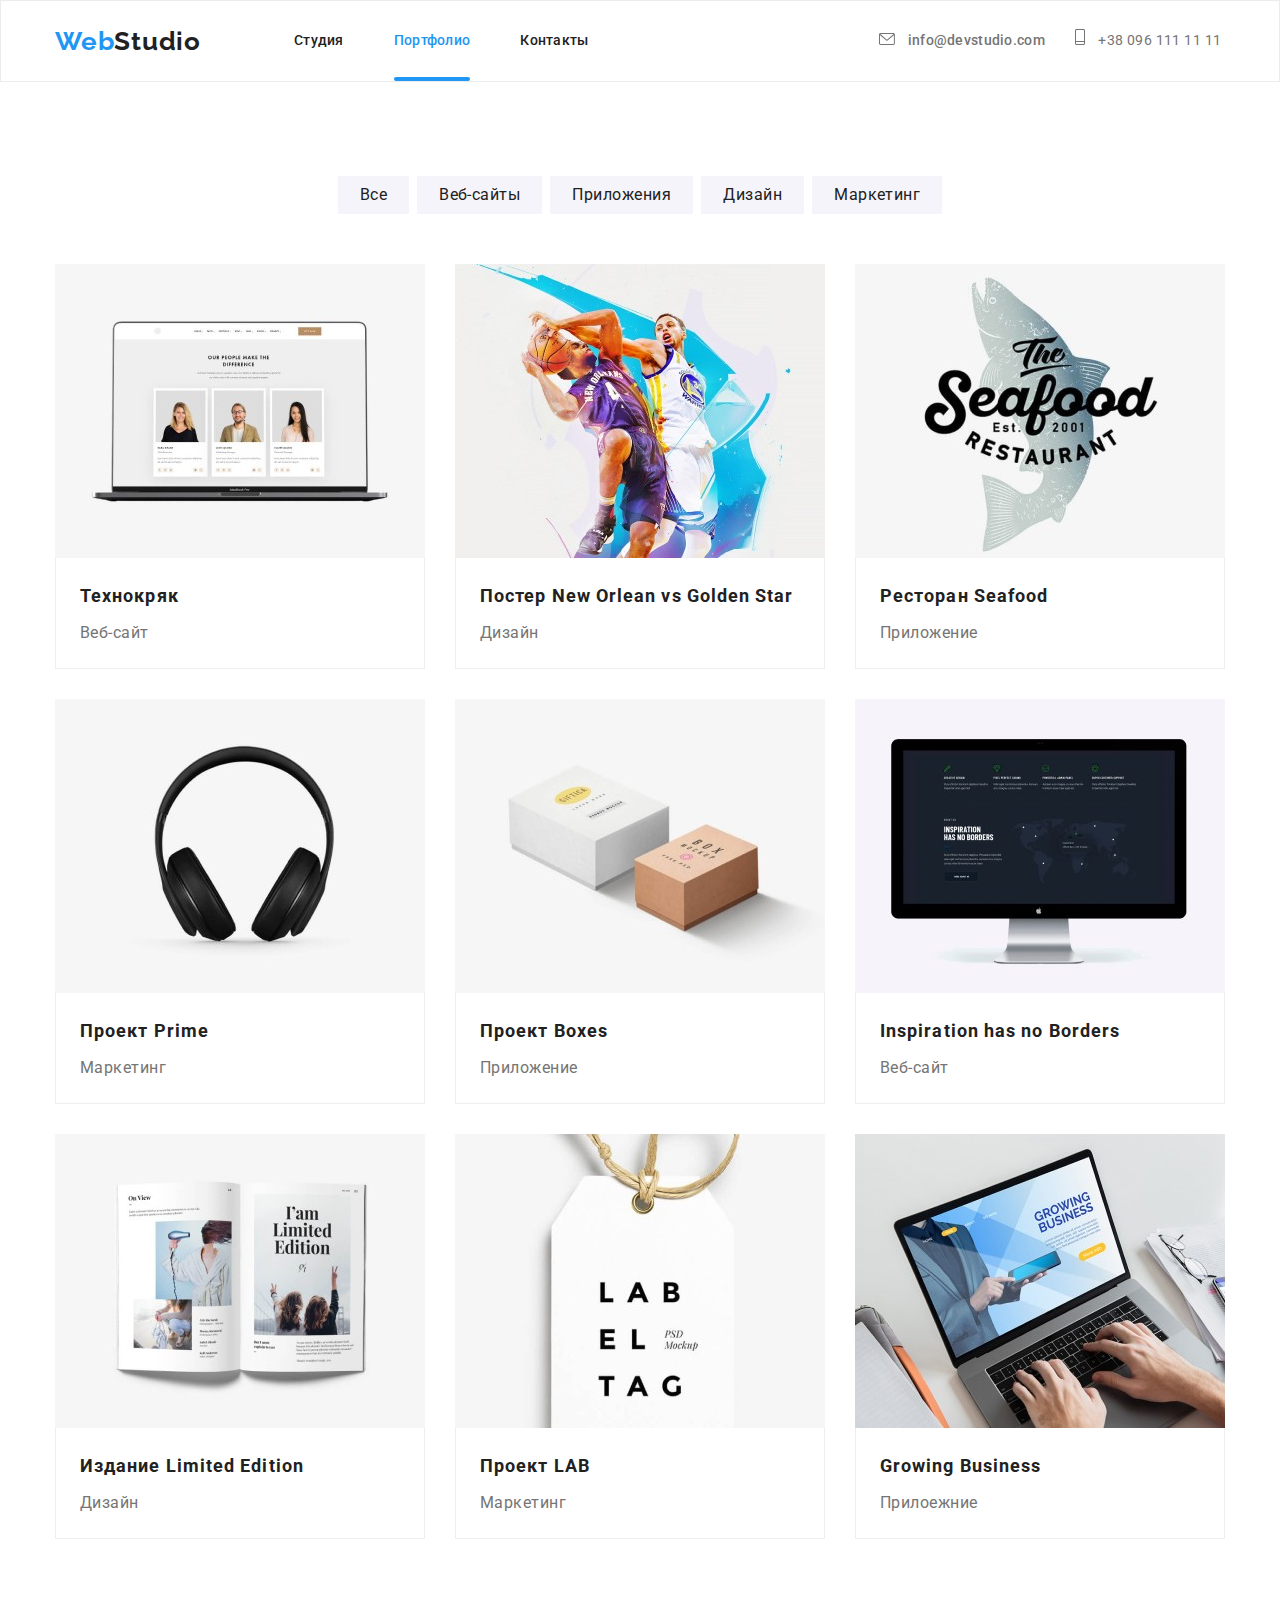
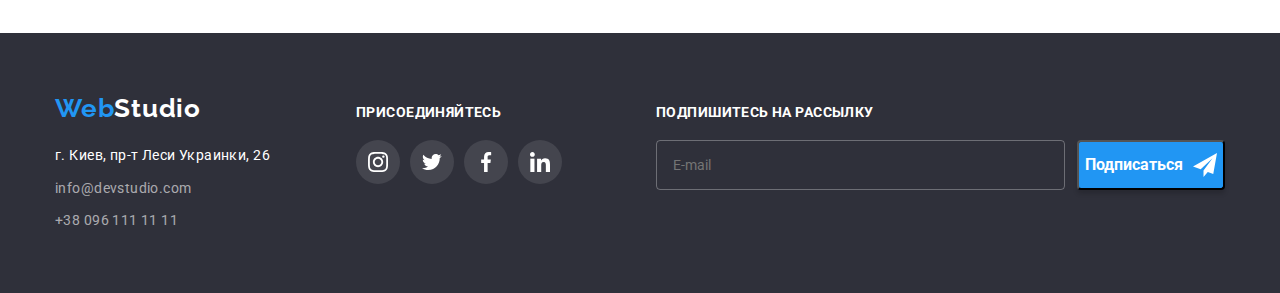
==== commit 4862e058: "123" ====
--- a/portfolio.html
+++ b/portfolio.html
@@ -82,32 +82,31 @@
                 </ul>
 
 
-    <!-- Секция Проектов -->
-
-    
+                <!-- Секция Проектов -->
+
+
                 <ul class="projects__list">
                     <li class="projects__element">
                         <a class="projects__link" href="">
                             <div class="projects__thumb">
-                                <img class="projects__image" src="./images/img1portfolio.jpg" alt="Фото Технокряк"
-                                    width="370">
-                                <div class="card-overlay">
-                                    <p class="card-overlay__text">Ресурс предлагает комплексные предложения с разным
-                                        уровнем функционала и сервисов. Все это позволит посетителю получить
-                                        исчерпывающие сведения о компании или частном лице.</p>
-                                </div>
-                            </div>
-                            <div class="projects-discription" >
+                                <img class="projects__image" src="./images/portfolio-desktop-tablet/Project_ds-1.jpg" alt="Фото Технокряк"
+                                    width="370">
+                                <div class="card-overlay">
+                                    <p class="card-overlay__text">Ресурс предлагает комплексные предложения с разным
+                                        уровнем функционала и сервисов. Все это позволит посетителю получить
+                                        исчерпывающие сведения о компании или частном лице.</p>
+                                </div>
+                            </div>
+                            <div class="projects-discription">
                                 <h2 class="projects-discription__title">Технокряк</h2>
                                 <p class="projects-discription__text">Веб-сайт</p>
-
-                            </div>
-                        </a>
-                    </li>
-                    <li class="projects__element">
-                        <a class="projects__link" href="">
-                            <div class="projects__thumb">
-                                <img class="projects__image" src="./images/img2portfolio.jpg"
+                            </div>
+                        </a>
+                    </li>
+                    <li class="projects__element">
+                        <a class="projects__link" href="">
+                            <div class="projects__thumb">
+                                <img class="projects__image" src="./images/portfolio-desktop-tablet/Project_ds-2.jpg"
                                     alt="Фото Постера New Orlean vs Golden Star" width="370">
                                 <div class="card-overlay">
                                     <p class="card-overlay__text">Ресурс предлагает комплексные предложения с разным
@@ -124,7 +123,7 @@
                     <li class="projects__element">
                         <a class="projects__link" href="">
                             <div class="projects__thumb">
-                                <img class="projects__image" src="./images/img3portfolio.jpg" alt="Фото Рестарн Seafood"
+                                <img class="projects__image" src="./images/portfolio-desktop-tablet/Project_ds-3.jpg" alt="Фото Рестарн Seafood"
                                     width="370">
                                 <div class="card-overlay">
                                     <p class="card-overlay__text">Ресурс предлагает комплексные предложения с разным
@@ -141,7 +140,7 @@
                     <li class="projects__element">
                         <a class="projects__link" href="">
                             <div class="projects__thumb">
-                                <img class="projects__image" src="./images/img4portfolio.jpg" alt=" Фото Проект Prime"
+                                <img class="projects__image" src="./images/portfolio-desktop-tablet/Project_ds-4.jpg" alt=" Фото Проект Prime"
                                     width="370">
                                 <div class="card-overlay">
                                     <p class="card-overlay__text">Ресурс предлагает комплексные предложения с разным
@@ -158,7 +157,7 @@
                     <li class="projects__element">
                         <a class="projects__link" href="">
                             <div class="projects__thumb">
-                                <img class="projects__image" src="./images/img5portfolio.jpg" alt="Фото Проект Boxes"
+                                <img class="projects__image" src="./images/portfolio-desktop-tablet/Project_ds-5.jpg" alt="Фото Проект Boxes"
                                     width="370">
                                 <div class="card-overlay">
                                     <p class="card-overlay__text">Ресурс предлагает комплексные предложения с разным
@@ -175,7 +174,7 @@
                     <li class="projects__element">
                         <a class="projects__link" href="">
                             <div class="projects__thumb">
-                                <img class="projects__image" src="./images/img6portfolio.jpg"
+                                <img class="projects__image" src="./images/portfolio-desktop-tablet/Project_ds-6.jpg"
                                     alt="Фото Inspiration has no Borders" width="370">
                                 <div class="card-overlay">
                                     <p class="card-overlay__text">Ресурс предлагает комплексные предложения с разным
@@ -192,7 +191,7 @@
                     <li class="projects__element">
                         <a class="projects__link" href="">
                             <div class="projects__thumb">
-                                <img class="projects__image" src="./images/img7portfolio.jpg"
+                                <img class="projects__image" src="./images/portfolio-desktop-tablet/Project_ds-7.jpg"
                                     alt="Фото Издание Limited Edition" width="370">
                                 <div class="card-overlay">
                                     <p class="card-overlay__text">Ресурс предлагает комплексные предложения с разным
@@ -209,7 +208,7 @@
                     <li class="projects__element">
                         <a class="projects__link" href="">
                             <div class="projects__thumb">
-                                <img class="projects__image" src="./images/img8portfolio.jpg" alt="Фото Проект LAB"
+                                <img class="projects__image" src="./images/portfolio-desktop-tablet/Project_ds-8.jpg" alt="Фото Проект LAB"
                                     width="370">
                                 <div class="card-overlay">
                                     <p class="card-overlay__text">Ресурс предлагает комплексные предложения с разным
@@ -226,7 +225,7 @@
                     <li class="projects__element">
                         <a class="projects__link" href="">
                             <div class="projects__thumb">
-                                <img class="projects__image" src="./images/img9portfolio.jpg"
+                                <img class="projects__image" src="./images/portfolio-desktop-tablet/Project_ds-9.jpg"
                                     alt="Фото Growing Business" width="370">
                                 <div class="card-overlay">
                                     <p class="card-overlay__text">Ресурс предлагает комплексные предложения с разным
--- a/css/main.min.css
+++ b/css/main.min.css
@@ -1,2 +1,2 @@
-:root{--primary-text-color: #212121;--logo-span-color: #2196f3;--filler-colour: #2196f3;--contact-links-color: #757575;--filler-text-color: #757575;--hero-background-color: #2F303A;--hero-text-color: #ffffff;--footer-background-color: #2F303A;--portfolio-buttons-background-color: #F5F4FA;--clients-colour: #AFB1B8}.visually-hidden{position:absolute;white-space:nowrap;width:1px;height:1px;overflow:hidden;border:0;padding:0;clip:rect(0 0 0 0);-webkit-clip-path:inset(50%);clip-path:inset(50%);margin:-1px}body{font-family:Roboto, sans-serif;font-weight:400;font-size:14px;line-height:1.71;letter-spacing:0.03em;color:var(--primary-text-color)}body,h1,h2,h3,h4,p,ul,ol{margin:0px;padding:0px}li{list-style-type:none}a{text-decoration:none}img{max-width:100%;display:block;height:auto}.container{padding-left:15px;padding-right:15px;margin-left:auto;margin-right:auto}@media screen and (min-width: 480px){.container{width:480px}}@media screen and (min-width: 480px){.container{width:480px}}@media screen and (min-width: 768px){.container{width:768px}}@media screen and (min-width: 1200px){.container{width:1200px}}.section{padding:60px 0}@media screen and (min-width: 1200px){.section{padding:94px 0}}.header{height:62px;width:100%;border:1px solid #ECECEC}@media screen and (min-width: 768px){.header{height:82px}}.logo{padding:16px 0;font-family:Raleway, sans-serif;font-weight:700;font-size:24px;line-height:1.167;letter-spacing:0.03em;color:var(--primary-text-color)}@media screen and (min-width: 1200px){.logo{font-size:26px;line-height:1.19}}.logo--colour{color:var(--logo-span-color)}.header-division{position:relative;display:block}@media screen and (min-width: 768px){.header-division{display:-webkit-box;display:-ms-flexbox;display:flex}}@media screen and (min-width: 1200px){.header-division{display:-webkit-box;display:-ms-flexbox;display:flex}}.header-nav{display:-webkit-box;display:-ms-flexbox;display:flex;-webkit-box-align:center;-ms-flex-align:center;align-items:center;-webkit-box-pack:justify;-ms-flex-pack:justify;justify-content:space-between}@media screen and (min-width: 768px){.header-nav{height:80px;-webkit-box-align:center;-ms-flex-align:center;align-items:center}}@media screen and (min-width: 1200px){.header-nav{height:80px;-webkit-box-align:center;-ms-flex-align:center;align-items:center}}.mobile-menu{position:absolute;display:-webkit-inline-box;display:-ms-inline-flexbox;display:inline-flex;margin:0;padding:0;border:0;top:10px;right:15px;background-color:transparent;z-index:10}.mobile-menu:hover,.mobile-menu:focus{fill:var(--logo-span-color)}@media screen and (min-width: 768px){.mobile-menu{display:none}}.icon-cross{z-index:10}.mobile-menu .icon-cross{display:none;overflow:hidden}.mobile-menu.is-open .icon-cross{display:block}.mobile-menu.is-open .icon-menu{display:none}.mobile-menu.is-open .logo{display:none}.menu-container{display:none;position:absolute;width:100%;height:129vh;padding:48px 40px;z-index:1;top:0;left:0;background-color:var(--hero-text-color)}.menu-container.is-open{display:block}@media screen and (min-width: 768px){.menu-container{display:-webkit-box;display:-ms-flexbox;display:flex;position:static;height:80px;margin-left:88px;width:auto;padding:0}}@media screen and (min-width: 1200px){.menu-container{display:-webkit-box;display:-ms-flexbox;display:flex;position:static;height:80px;margin-left:93px;width:auto;padding:0}}.header-nav__list{margin-bottom:301px}@media screen and (min-width: 768px){.header-nav__list{height:80px;display:-webkit-box;display:-ms-flexbox;display:flex;-webkit-box-align:center;-ms-flex-align:center;align-items:center;text-align:center;margin-bottom:0}}@media screen and (min-width: 1200px){.header-nav__list{height:80px;display:-webkit-box;display:-ms-flexbox;display:flex;text-align:center;margin-bottom:0%}}@media screen and (max-width: 767.98px){.header-nav__element{margin-bottom:32px}}@media screen and (min-width: 768px){.header-nav__element{margin-left:50px}.header-nav__element:first-child{margin-left:0px}}@media screen and (min-width: 1200px){.header-nav__element{margin-left:50px}.header-nav__element:first-child{margin-left:0px}}@media screen and (max-width: 767.98px){.header-nav__element:last-child{margin-bottom:0}}.header-nav__link{font-weight:500;font-size:40px;line-height:47px;text-align:center;letter-spacing:0.02em;color:var(--primary-text-color)}.header-nav__link:hover,.header-nav__link:focus,.header-nav__link:active{color:var(--logo-span-color);cursor:pointer}@media screen and (min-width: 768px){.header-nav__link{font-size:14px;line-height:16px}}@media screen and (min-width: 768px){.header-nav__link{position:relative;display:-webkit-box;display:-ms-flexbox;display:flex;-webkit-box-pack:center;-ms-flex-pack:center;justify-content:center;padding-top:32px;padding-bottom:32px;font-weight:500;font-size:14px;line-height:1.14;letter-spacing:0.02em;color:var(--primary-text-color);-webkit-transition:color 250ms cubic-bezier(0.4, 0, 0.2, 1);transition:color 250ms cubic-bezier(0.4, 0, 0.2, 1)}.header-nav__link::after{content:'';position:absolute;bottom:0px;left:0px;width:100%;height:4px;border-radius:4px;background-color:var(--filler-colour);-webkit-transform:scaleX(0);transform:scaleX(0);-webkit-transition:-webkit-transform 250ms cubic-bezier(0.4, 0, 0.2, 1);transition:-webkit-transform 250ms cubic-bezier(0.4, 0, 0.2, 1);transition:transform 250ms cubic-bezier(0.4, 0, 0.2, 1);transition:transform 250ms cubic-bezier(0.4, 0, 0.2, 1), -webkit-transform 250ms cubic-bezier(0.4, 0, 0.2, 1)}.header-nav__link:hover::after,.header-nav__link:focus::after,.header-nav__link:active::after{display:block;-webkit-transform:scaleX(1);transform:scaleX(1)}}.header-nav__link--current{color:var(--logo-span-color)}@media screen and (min-width: 768px){.header-nav__link--current::after{content:'';position:absolute;bottom:0px;left:0px;width:100%;height:4px;border-radius:4px;-webkit-transform:scaleX(1);transform:scaleX(1);background-color:var(--filler-colour)}}@media screen and (min-width: 768px){.header-auth{display:-webkit-box;display:-ms-flexbox;display:flex;-webkit-box-align:center;-ms-flex-align:center;align-items:center;margin-right:0}}@media screen and (min-width: 1200px){.header-auth{margin-left:auto}}@media screen and (max-width: 767.98px){.header-auth__list{display:-webkit-box;display:-ms-flexbox;display:flex;-webkit-box-orient:vertical;-webkit-box-direction:reverse;-ms-flex-direction:column-reverse;flex-direction:column-reverse}}@media screen and (min-width: 768px){.header-auth__list{display:-webkit-box;display:-ms-flexbox;display:flex;-webkit-box-pack:center;-ms-flex-pack:center;justify-content:center;-webkit-box-orient:vertical;-webkit-box-direction:normal;-ms-flex-direction:column;flex-direction:column;margin-left:55px;margin-top:0}}@media screen and (min-width: 1200px){.header-auth__list{display:-webkit-box;display:-ms-flexbox;display:flex;-ms-flex-line-pack:center;align-content:center;margin-left:290px;-webkit-box-orient:horizontal;-webkit-box-direction:normal;-ms-flex-direction:row;flex-direction:row}}@media screen and (max-width: 767.98px){.header-auth__element:first-child{margin-top:32px}}@media screen and (min-width: 1200px){.header-auth__element:first-child{margin-right:30px;-webkit-box-align:baseline;-ms-flex-align:baseline;align-items:baseline}}@media screen and (max-width: 767.98px){.header-auth__link--second{font-weight:500;font-size:34px;line-height:1.18;letter-spacing:0.02em;color:var(--filler-colour);-webkit-transition:color 250ms cubic-bezier(0.4, 0, 0.2, 1),fill 250ms cubic-bezier(0.4, 0, 0.2, 1);transition:color 250ms cubic-bezier(0.4, 0, 0.2, 1),fill 250ms cubic-bezier(0.4, 0, 0.2, 1)}.header-auth__link--second:hover,.header-auth__link--second:focus{fill:var(--logo-span-color);color:var(--logo-span-color)}}@media screen and (min-width: 768px){.header-auth__link--second{color:var(--contact-links-color)}.header-auth__link--second:hover,.header-auth__link--second:focus{fill:var(--logo-span-color);color:var(--logo-span-color);-webkit-transition:color 250ms cubic-bezier(0.4, 0, 0.2, 1),fill 250ms cubic-bezier(0.4, 0, 0.2, 1);transition:color 250ms cubic-bezier(0.4, 0, 0.2, 1),fill 250ms cubic-bezier(0.4, 0, 0.2, 1)}}@media screen and (min-width: 1200px){.header-auth__link--second{padding:32px 0}}@media screen and (max-width: 767.98px){.header-auth__link--first{font-size:24px;line-height:28px;color:var(--contact-links-color)}}@media screen and (min-width: 480px){.header-auth__link--first{width:161px;font-weight:500;letter-spacing:0.02em;color:var(--contact-links-color);-webkit-transition:color 250ms cubic-bezier(0.4, 0, 0.2, 1),fill 250ms cubic-bezier(0.4, 0, 0.2, 1);transition:color 250ms cubic-bezier(0.4, 0, 0.2, 1),fill 250ms cubic-bezier(0.4, 0, 0.2, 1)}}.header-auth__link--first:hover,.header-auth__link--first:focus{fill:var(--logo-span-color);color:var(--logo-span-color)}@media screen and (min-width: 768px){.header-auth__link--first{-webkit-transition:color 250ms cubic-bezier(0.4, 0, 0.2, 1),fill 250ms cubic-bezier(0.4, 0, 0.2, 1);transition:color 250ms cubic-bezier(0.4, 0, 0.2, 1),fill 250ms cubic-bezier(0.4, 0, 0.2, 1)}}@media screen and (min-width: 1200px){.header-auth__link--first{padding:32px 0}}@media screen and (max-width: 767.98px){.header-auth-icons{display:none}}@media screen and (min-width: 768px){.header-auth-icons{margin-right:10px;fill:currentColor}}@media screen and (max-width: 767.98px){.menu-container__socials{display:-webkit-box;display:-ms-flexbox;display:flex;-webkit-box-pack:justify;-ms-flex-pack:justify;justify-content:space-between;margin-top:64px}}@media screen and (min-width: 768px){.menu-container__socials{display:none}}@media screen and (max-width: 767.98px){.menu-container__link{font-weight:500;font-size:18px;line-height:1.22;letter-spacing:0.02em;color:var(--filler-colour)}}.footer{padding-top:60px;padding-bottom:60px;background-color:var(--footer-background-color)}.bottom-block{text-align:center}@media screen and (min-width: 768px) and (max-width: 1199.98px){.bottom-block{display:-webkit-box;display:-ms-flexbox;display:flex;-ms-flex-wrap:wrap;flex-wrap:wrap;-ms-flex-pack:distribute;justify-content:space-around}}@media screen and (min-width: 1200px){.bottom-block{display:-webkit-box;display:-ms-flexbox;display:flex;-webkit-box-align:baseline;-ms-flex-align:baseline;align-items:baseline}}@media screen and (max-width: 767.98px){.logo-block{display:inline-block;padding-left:auto;padding-right:auto;margin-bottom:60px}}.logo-block__link{display:-webkit-box;display:-ms-flexbox;display:flex;-webkit-box-pack:center;-ms-flex-pack:center;justify-content:center;height:auto;padding:0;margin-bottom:20px;color:var(--hero-text-color)}@media screen and (min-width: 1200px){.logo-block__link{display:-webkit-box;display:-ms-flexbox;display:flex;-webkit-box-pack:start;-ms-flex-pack:start;justify-content:flex-start}}.adress__link{display:-webkit-box;display:-ms-flexbox;display:flex;width:231px;font-style:normal;font-size:14px;line-height:1.71;color:var(--hero-text-color)}@media screen and (max-width: 1199.98px){.adress__link{-webkit-box-pack:center;-ms-flex-pack:center;justify-content:center}}.adress__link--second{color:rgba(255,255,255,0.6);-webkit-transition:250ms cubic-bezier(0.4, 0, 0.2, 1);transition:250ms cubic-bezier(0.4, 0, 0.2, 1)}.adress__link--second:hover,.adress__link--second:focus{color:var(--hero-text-color)}.adress-element:not(:last-child){margin-bottom:9px}.follow-us__title{font-style:normal;font-weight:700;font-size:14px;line-height:16px;margin-bottom:20px;letter-spacing:0.03em;text-transform:uppercase;color:var(--hero-text-color)}@media screen and (min-width: 1200px){.follow-us{margin-left:70px;text-align:start}}.follow-us__list{display:-webkit-box;display:-ms-flexbox;display:flex;-webkit-box-pack:center;-ms-flex-pack:center;justify-content:center}@media screen and (min-width: 1200px){.follow-us__list{-webkit-box-pack:start;-ms-flex-pack:start;justify-content:flex-start}}.follow-us__element:not(:first-child){margin-left:10px}.follow-us__link{display:-webkit-box;display:-ms-flexbox;display:flex;-webkit-box-pack:center;-ms-flex-pack:center;justify-content:center;-webkit-box-align:center;-ms-flex-align:center;align-items:center;width:44px;height:44px;background:rgba(255,255,255,0.1);border-radius:50%;-webkit-transition:background-color 250ms cubic-bezier(0.4, 0, 0.2, 1);transition:background-color 250ms cubic-bezier(0.4, 0, 0.2, 1)}.follow-us__link:hover,.follow-us__link:focus{background-color:var(--filler-colour)}.follow-us__svg{width:20px;height:20px;background-position:center;fill:var(--hero-text-color)}.sign{width:100%}.sign__title{font-weight:700;font-size:14px;line-height:16px;letter-spacing:0.03em;color:var(--hero-text-color)}@media screen and (min-width: 1200px){.sign__title{display:-webkit-box;display:-ms-flexbox;display:flex;-webkit-box-pack:start;-ms-flex-pack:start;justify-content:flex-start}}.sign__form{display:-webkit-box;display:-ms-flexbox;display:flex;margin-top:20px}@media screen and (max-width: 1199.98px){.sign__form{-webkit-box-orient:vertical;-webkit-box-direction:normal;-ms-flex-direction:column;flex-direction:column}}.sign__input{display:-webkit-inline-box;display:-ms-inline-flexbox;display:inline-flex;padding:15px 16px;width:100%;max-width:450px;height:50px;background-color:transparent;color:var(--hero-text-color);border-radius:4px;border:1px solid rgba(255,255,255,0.3)}@media screen and (max-width: 1199.98px){.sign__input{margin-left:auto;margin-right:auto}}.sign-button{display:-webkit-box;display:-ms-flexbox;display:flex;-webkit-box-pack:center;-ms-flex-pack:center;justify-content:center;-webkit-box-align:center;-ms-flex-align:center;align-items:center;cursor:pointer;font-weight:700;font-size:16px;line-height:30px;width:200px;height:50px;margin-left:12px;background-color:var(--logo-span-color);-webkit-box-shadow:0px 4px 4px rgba(0,0,0,0.15);box-shadow:0px 4px 4px rgba(0,0,0,0.15);border-radius:4px;color:var(--hero-text-color)}@media screen and (max-width: 1199.98px){.sign-button{margin-top:20px;margin-left:auto;margin-right:auto}}.sign .sign-button__jet{width:24px;height:24px;margin-left:10px;background-repeat:no-repeat;background-position:center;fill:var(--hero-text-color);background-image:url("../images/Presprite/jet.svg")}@media screen and (min-width: 1200px){.sign{margin-left:94px}}@media screen and (max-width: 1199.98px){.sign{-webkit-box-orient:vertical;-webkit-box-direction:normal;-ms-flex-direction:column;flex-direction:column;margin-top:60px}}.header-outline-portfolio{border:1px solid #ECECEC}.filler__list{display:-webkit-box;display:-ms-flexbox;display:flex;-ms-flex-wrap:wrap;flex-wrap:wrap;-webkit-box-pack:start;-ms-flex-pack:start;justify-content:start;margin-bottom:50px}@media screen and (min-width: 768px){.filler__list{-webkit-box-pack:center;-ms-flex-pack:center;justify-content:center}}@media screen and (min-width: 768px) and (max-width: 1199.98px){.filler__list{margin-bottom:30px}}.filler__element:not(:last-child){margin-right:8px}@media screen and (max-width: 767.98px){.filler__element:not(:nth-last-child(-n+2)){margin-bottom:15px}}.filler__buttons{border:none;font-size:16px;padding:6px 22px;line-height:1.62;letter-spacing:0.03em;color:var(--primary-text-color);background-color:var(--portfolio-buttons-background-color);cursor:inherit;-webkit-transition:color 250ms cubic-bezier(0.4, 0, 0.2, 1),background-color 250ms cubic-bezier(0.4, 0, 0.2, 1),-webkit-box-shadow 250ms cubic-bezier(0.4, 0, 0.2, 1);transition:color 250ms cubic-bezier(0.4, 0, 0.2, 1),background-color 250ms cubic-bezier(0.4, 0, 0.2, 1),-webkit-box-shadow 250ms cubic-bezier(0.4, 0, 0.2, 1);transition:color 250ms cubic-bezier(0.4, 0, 0.2, 1),background-color 250ms cubic-bezier(0.4, 0, 0.2, 1),box-shadow 250ms cubic-bezier(0.4, 0, 0.2, 1);transition:color 250ms cubic-bezier(0.4, 0, 0.2, 1),background-color 250ms cubic-bezier(0.4, 0, 0.2, 1),box-shadow 250ms cubic-bezier(0.4, 0, 0.2, 1),-webkit-box-shadow 250ms cubic-bezier(0.4, 0, 0.2, 1)}.filler__buttons:hover,.filler__buttons:focus{color:var(--hero-text-color);background:var(--filler-colour);cursor:pointer;-webkit-box-shadow:0px 3px 1px rgba(0,0,0,0.1),0px 1px 2px rgba(0,0,0,0.08),0px 2px 2px rgba(0,0,0,0.12);box-shadow:0px 3px 1px rgba(0,0,0,0.1),0px 1px 2px rgba(0,0,0,0.08),0px 2px 2px rgba(0,0,0,0.12);border-radius:4px}.projects__list{display:-webkit-box;display:-ms-flexbox;display:flex;-ms-flex-wrap:wrap;flex-wrap:wrap}.projects__element{background:#FFFFFF;-webkit-box-sizing:border-box;box-sizing:border-box}@media screen and (min-width: 768px) and (max-width: 1199.98px){.projects__element{max-width:354px;-ms-flex-preferred-size:calc((100% - 30px) / 2);flex-basis:calc((100% - 30px) / 2)}}@media screen and (min-width: 1200px){.projects__element{margin-left:30px}}@media screen and (min-width: 768px) and (max-width: 1199.98px){.projects__element:nth-child(2n-1){margin-right:30px}}@media screen and (min-width: 768px) and (max-width: 1199.98px){.projects__element:not(:last-child){margin-bottom:30px}}.projects__element:hover,.projects__element:focus{outline:transparent}@media screen and (min-width: 1200px){.projects__element:nth-child(-n+6){margin-bottom:30px}}@media screen and (min-width: 1200px){.projects__element:nth-child(3n+1){margin-left:0px}}.projects__element .projects-discription{padding:20px 24px;border-left:1px solid #EEEEEE;border-right:1px solid #EEEEEE;border-bottom:1px solid #EEEEEE}.projects__element .projects__link{display:block;text-decoration:none;-webkit-transition:-webkit-box-shadow 250ms cubic-bezier(0.4, 0, 0.2, 1);transition:-webkit-box-shadow 250ms cubic-bezier(0.4, 0, 0.2, 1);transition:box-shadow 250ms cubic-bezier(0.4, 0, 0.2, 1);transition:box-shadow 250ms cubic-bezier(0.4, 0, 0.2, 1), -webkit-box-shadow 250ms cubic-bezier(0.4, 0, 0.2, 1)}.projects__element .projects__link:hover,.projects__element .projects__link:focus{-webkit-box-shadow:0px 1px 1px rgba(0,0,0,0.12),0px 4px 4px rgba(0,0,0,0.06),1px 4px 6px rgba(0,0,0,0.16);box-shadow:0px 1px 1px rgba(0,0,0,0.12),0px 4px 4px rgba(0,0,0,0.06),1px 4px 6px rgba(0,0,0,0.16)}.projects__element .projects__thumb{position:relative;overflow:hidden}.projects__element .card-overlay{position:absolute;display:-webkit-box;display:-ms-flexbox;display:flex;-webkit-box-align:center;-ms-flex-align:center;align-items:center;-webkit-box-pack:center;-ms-flex-pack:center;justify-content:center;top:0;left:0;width:100%;height:100%;padding:24px 63px;background-color:rgba(33,150,243,0.9);-webkit-transform:translateY(101%);transform:translateY(101%);-webkit-transition:-webkit-transform 250ms cubic-bezier(0.4, 0, 0.2, 1);transition:-webkit-transform 250ms cubic-bezier(0.4, 0, 0.2, 1);transition:transform 250ms cubic-bezier(0.4, 0, 0.2, 1);transition:transform 250ms cubic-bezier(0.4, 0, 0.2, 1), -webkit-transform 250ms cubic-bezier(0.4, 0, 0.2, 1)}.projects__link:hover .projects__element .card-overlay,.projects__link:focus .projects__element .card-overlay{-webkit-transform:translateY(0%);transform:translateY(0%)}.projects__element .card-overlay__text{position:absolute;width:322px;height:168px;font-weight:400;font-size:18px;line-height:28px;letter-spacing:0.03em;color:#FFFFFF;-webkit-transition:opacity 250ms ubic-bezier(0.4, 0, 0.2, 1);transition:opacity 250ms ubic-bezier(0.4, 0, 0.2, 1)}.projects__element .projects-discription__title{margin-bottom:4px;font-weight:700;font-size:18px;line-height:2;letter-spacing:0.06em;color:var(--primary-text-color)}.projects__element .projects-discription__text{font-size:16px;line-height:1.87;letter-spacing:0.03em;color:var(--contact-links-color)}
+:root{--primary-text-color: #212121;--logo-span-color: #2196f3;--filler-colour: #2196f3;--contact-links-color: #757575;--filler-text-color: #757575;--hero-background-color: #2F303A;--hero-text-color: #ffffff;--footer-background-color: #2F303A;--portfolio-buttons-background-color: #F5F4FA;--clients-colour: #AFB1B8}.visually-hidden{position:absolute;white-space:nowrap;width:1px;height:1px;overflow:hidden;border:0;padding:0;clip:rect(0 0 0 0);-webkit-clip-path:inset(50%);clip-path:inset(50%);margin:-1px}body{font-family:Roboto, sans-serif;font-weight:400;font-size:14px;line-height:1.71;letter-spacing:0.03em;color:var(--primary-text-color)}body,h1,h2,h3,h4,p,ul,ol{margin:0px;padding:0px}li{list-style-type:none}a{text-decoration:none}img{max-width:100%;display:block;height:auto}.container{padding-left:15px;padding-right:15px;margin-left:auto;margin-right:auto}@media screen and (min-width: 480px){.container{width:480px}}@media screen and (min-width: 480px){.container{width:480px}}@media screen and (min-width: 768px){.container{width:768px}}@media screen and (min-width: 1200px){.container{width:1200px}}.section{padding:60px 0}@media screen and (min-width: 1200px){.section{padding:94px 0}}.header{height:62px;width:100%;border:1px solid #ECECEC}@media screen and (min-width: 768px){.header{height:82px}}.logo{font-family:Raleway, sans-serif;font-weight:700;font-size:24px;line-height:1.167;letter-spacing:0.03em;color:var(--primary-text-color)}@media screen and (max-width: 767.98px){.logo{padding:16px 0}}@media screen and (min-width: 1200px){.logo{font-size:26px;line-height:1.19}}.logo--colour{color:var(--logo-span-color)}.header-division{position:relative;display:block}@media screen and (min-width: 768px){.header-division{display:-webkit-box;display:-ms-flexbox;display:flex}}@media screen and (min-width: 1200px){.header-division{display:-webkit-box;display:-ms-flexbox;display:flex}}.header-nav{display:-webkit-box;display:-ms-flexbox;display:flex;-webkit-box-align:center;-ms-flex-align:center;align-items:center;-webkit-box-pack:justify;-ms-flex-pack:justify;justify-content:space-between}@media screen and (min-width: 768px){.header-nav{height:80px;-webkit-box-align:center;-ms-flex-align:center;align-items:center}}@media screen and (min-width: 1200px){.header-nav{height:80px;-webkit-box-align:center;-ms-flex-align:center;align-items:center}}.mobile-menu{position:absolute;display:-webkit-inline-box;display:-ms-inline-flexbox;display:inline-flex;margin:0;padding:0;border:0;top:10px;right:15px;background-color:transparent;z-index:10}.mobile-menu:hover,.mobile-menu:focus{fill:var(--logo-span-color)}@media screen and (min-width: 768px){.mobile-menu{display:none}}.icon-cross{z-index:10}.mobile-menu .icon-cross{display:none;overflow:hidden}.mobile-menu.is-open .icon-cross{display:block}.mobile-menu.is-open .icon-menu{display:none}.mobile-menu.is-open .logo{display:none}.menu-container{display:none;position:absolute;width:100%;height:796px;padding:48px 40px;z-index:1;top:0;left:0;background-color:var(--hero-text-color)}@media screen and (max-width: 767.98px){.menu-container{-webkit-box-shadow:0px 4px 8px rgba(0,0,0,0.04),0px 2px 4px rgba(0,0,0,0.08),0px 1px 3px rgba(0,0,0,0.16);box-shadow:0px 4px 8px rgba(0,0,0,0.04),0px 2px 4px rgba(0,0,0,0.08),0px 1px 3px rgba(0,0,0,0.16)}}.menu-container.is-open{display:block}@media screen and (min-width: 768px){.menu-container{display:-webkit-box;display:-ms-flexbox;display:flex;position:static;height:80px;margin-left:88px;width:auto;padding:0}}@media screen and (min-width: 1200px){.menu-container{display:-webkit-box;display:-ms-flexbox;display:flex;position:static;height:80px;margin-left:93px;width:auto;padding:0}}.header-nav__list{margin-bottom:301px}@media screen and (min-width: 768px){.header-nav__list{height:80px;display:-webkit-box;display:-ms-flexbox;display:flex;-webkit-box-align:center;-ms-flex-align:center;align-items:center;text-align:center;margin-bottom:0}}@media screen and (min-width: 1200px){.header-nav__list{height:80px;display:-webkit-box;display:-ms-flexbox;display:flex;text-align:center;margin-bottom:0%}}@media screen and (max-width: 767.98px){.header-nav__element{margin-bottom:32px}}@media screen and (min-width: 768px){.header-nav__element{margin-left:50px}.header-nav__element:first-child{margin-left:0px}}@media screen and (min-width: 1200px){.header-nav__element{margin-left:50px}.header-nav__element:first-child{margin-left:0px}}@media screen and (max-width: 767.98px){.header-nav__element:last-child{margin-bottom:0}}.header-nav__link{font-weight:500;font-size:40px;line-height:47px;text-align:center;letter-spacing:0.02em;color:var(--primary-text-color)}.header-nav__link:hover,.header-nav__link:focus,.header-nav__link:active{color:var(--logo-span-color);cursor:pointer}@media screen and (min-width: 768px){.header-nav__link{font-size:14px;line-height:16px}}@media screen and (min-width: 768px){.header-nav__link{position:relative;display:-webkit-box;display:-ms-flexbox;display:flex;-webkit-box-pack:center;-ms-flex-pack:center;justify-content:center;padding-top:32px;padding-bottom:32px;font-weight:500;font-size:14px;line-height:1.14;letter-spacing:0.02em;color:var(--primary-text-color);-webkit-transition:color 250ms cubic-bezier(0.4, 0, 0.2, 1);transition:color 250ms cubic-bezier(0.4, 0, 0.2, 1)}.header-nav__link::after{content:'';position:absolute;bottom:0px;left:0px;width:100%;height:4px;border-radius:4px;background-color:var(--filler-colour);-webkit-transform:scaleX(0);transform:scaleX(0);-webkit-transition:-webkit-transform 250ms cubic-bezier(0.4, 0, 0.2, 1);transition:-webkit-transform 250ms cubic-bezier(0.4, 0, 0.2, 1);transition:transform 250ms cubic-bezier(0.4, 0, 0.2, 1);transition:transform 250ms cubic-bezier(0.4, 0, 0.2, 1), -webkit-transform 250ms cubic-bezier(0.4, 0, 0.2, 1)}.header-nav__link:hover::after,.header-nav__link:focus::after,.header-nav__link:active::after{display:block;-webkit-transform:scaleX(1);transform:scaleX(1)}}@media screen and (min-width: 768px){.header-nav__link--current{color:var(--logo-span-color)}}@media screen and (min-width: 768px){.header-nav__link--current::after{content:'';position:absolute;bottom:0px;left:0px;width:100%;height:4px;border-radius:4px;-webkit-transform:scaleX(1);transform:scaleX(1);background-color:var(--filler-colour)}}@media screen and (min-width: 768px){.header-auth{display:-webkit-box;display:-ms-flexbox;display:flex;-webkit-box-align:center;-ms-flex-align:center;align-items:center;margin-right:0}}@media screen and (min-width: 1200px){.header-auth{margin-left:auto}}@media screen and (max-width: 767.98px){.header-auth__list{display:-webkit-box;display:-ms-flexbox;display:flex;-webkit-box-orient:vertical;-webkit-box-direction:reverse;-ms-flex-direction:column-reverse;flex-direction:column-reverse}}@media screen and (min-width: 768px){.header-auth__list{display:-webkit-box;display:-ms-flexbox;display:flex;-webkit-box-pack:center;-ms-flex-pack:center;justify-content:center;-webkit-box-orient:vertical;-webkit-box-direction:normal;-ms-flex-direction:column;flex-direction:column;margin-left:55px;margin-top:0}}@media screen and (min-width: 1200px){.header-auth__list{display:-webkit-box;display:-ms-flexbox;display:flex;-ms-flex-line-pack:center;align-content:center;margin-left:290px;-webkit-box-orient:horizontal;-webkit-box-direction:normal;-ms-flex-direction:row;flex-direction:row}}@media screen and (max-width: 767.98px){.header-auth__element:first-child{margin-top:32px}}@media screen and (min-width: 1200px){.header-auth__element:first-child{margin-right:30px;-webkit-box-align:baseline;-ms-flex-align:baseline;align-items:baseline}}@media screen and (max-width: 767.98px){.header-auth__link--second{font-weight:500;font-size:34px;line-height:1.18;letter-spacing:0.02em;color:var(--filler-colour);-webkit-transition:color 250ms cubic-bezier(0.4, 0, 0.2, 1),fill 250ms cubic-bezier(0.4, 0, 0.2, 1);transition:color 250ms cubic-bezier(0.4, 0, 0.2, 1),fill 250ms cubic-bezier(0.4, 0, 0.2, 1)}.header-auth__link--second:hover,.header-auth__link--second:focus{fill:var(--logo-span-color);color:var(--logo-span-color)}}@media screen and (min-width: 768px){.header-auth__link--second{color:var(--contact-links-color)}.header-auth__link--second:hover,.header-auth__link--second:focus{fill:var(--logo-span-color);color:var(--logo-span-color);-webkit-transition:color 250ms cubic-bezier(0.4, 0, 0.2, 1),fill 250ms cubic-bezier(0.4, 0, 0.2, 1);transition:color 250ms cubic-bezier(0.4, 0, 0.2, 1),fill 250ms cubic-bezier(0.4, 0, 0.2, 1)}}@media screen and (min-width: 1200px){.header-auth__link--second{padding:32px 0}}@media screen and (max-width: 767.98px){.header-auth__link--first{font-size:24px;line-height:28px;color:var(--contact-links-color)}}@media screen and (min-width: 480px){.header-auth__link--first{width:161px;font-weight:500;letter-spacing:0.02em;color:var(--contact-links-color);-webkit-transition:color 250ms cubic-bezier(0.4, 0, 0.2, 1),fill 250ms cubic-bezier(0.4, 0, 0.2, 1);transition:color 250ms cubic-bezier(0.4, 0, 0.2, 1),fill 250ms cubic-bezier(0.4, 0, 0.2, 1)}}.header-auth__link--first:hover,.header-auth__link--first:focus{fill:var(--logo-span-color);color:var(--logo-span-color)}@media screen and (min-width: 768px){.header-auth__link--first{-webkit-transition:color 250ms cubic-bezier(0.4, 0, 0.2, 1),fill 250ms cubic-bezier(0.4, 0, 0.2, 1);transition:color 250ms cubic-bezier(0.4, 0, 0.2, 1),fill 250ms cubic-bezier(0.4, 0, 0.2, 1)}}@media screen and (min-width: 1200px){.header-auth__link--first{padding:32px 0}}@media screen and (max-width: 767.98px){.header-auth-icons{display:none}}@media screen and (min-width: 768px){.header-auth-icons{margin-right:10px;fill:currentColor}}@media screen and (max-width: 767.98px){.menu-container__socials{display:-webkit-box;display:-ms-flexbox;display:flex;max-width:480px;-webkit-box-pack:justify;-ms-flex-pack:justify;justify-content:space-between;margin-top:64px}}@media screen and (min-width: 768px){.menu-container__socials{display:none}}.menu-container__element{padding-right:5px;border-right:1px solid rgba(33,33,33,0.2)}.menu-container__element:last-child{padding-right:0;border:none}.menu-container__element:not(:first-child){padding-left:5px}@media screen and (max-width: 767.98px){.menu-container__link{font-size:normal;font-weight:500;font-size:18px;line-height:1.22;letter-spacing:0.02em;color:var(--filler-colour)}}.hero{display:-webkit-box;display:-ms-flexbox;display:flex;background:var(--hero-background-color);-ms-flex-line-pack:center;align-content:center;-webkit-box-align:center;-ms-flex-align:center;align-items:center;max-width:1600px;margin:0 auto}@media screen and (max-width: 767.98px){.hero{max-width:calc( 768px - 0.02px)}}@media screen and (min-width: 768px) and (max-width: 1199.98px){.hero{max-width:calc(1200px -0.02px)}}.hero-text{max-width:696px;margin:0 auto}@media screen and (max-width: 1199.98px){.hero-text{max-width:360px}}.button-block{margin-left:auto;margin-right:auto;width:202px;height:50px;border-radius:4px;background-color:var(--filler-colour)}.hero-button{height:50px;padding:10px 32px;border:none;font-weight:700;font-size:16px;line-height:1, 87;letter-spacing:0.06em;background-color:inherit;color:var(--hero-text-color);z-index:2;cursor:pointer}.hero-text{margin-bottom:30px;font-weight:900;font-size:44px;line-height:1.36;text-align:center;letter-spacing:0.06em;text-transform:uppercase;color:var(--hero-text-color)}@media screen and (max-width: 1199.98px){.hero-text{font-size:26px;line-height:1.62}}.backdrop{position:fixed;top:0;left:0;width:100%;height:100%;z-index:100;background-color:rgba(0,0,0,0.2);-webkit-transition:opacity 250ms cubic-bezier(0.4, 0, 0.2, 1),visibility 250ms cubic-bezier(0.4, 0, 0.2, 1);transition:opacity 250ms cubic-bezier(0.4, 0, 0.2, 1),visibility 250ms cubic-bezier(0.4, 0, 0.2, 1)}.backdrop.is-hidden{opacity:0;pointer-events:none;visibility:hidden;-webkit-transition:opacity 250ms cubic-bezier(0.4, 0, 0.2, 1),visibility 250ms cubic-bezier(0.4, 0, 0.2, 1);transition:opacity 250ms cubic-bezier(0.4, 0, 0.2, 1),visibility 250ms cubic-bezier(0.4, 0, 0.2, 1)}.modal{position:absolute;top:50%;left:50%;-webkit-transform:translate(-50%, -50%);transform:translate(-50%, -50%);padding:40px 40px;max-width:528px;max-height:581px;z-index:110;background-color:#ffffff;border-radius:4px;-webkit-transition:opacity 250ms cubic-bezier(0.4, 0, 0.2, 1);transition:opacity 250ms cubic-bezier(0.4, 0, 0.2, 1);visibility:250ms cubic-bezier(0.4, 0, 0.2, 1)}@media screen and (max-width: 1199.98px){.modal{max-height:609px;width:450px}}.overlay{display:inline-block;-webkit-box-align:center;-ms-flex-align:center;align-items:center;width:1600px;height:600px;padding-top:200px;padding-bottom:200px;margin-left:auto;margin-right:auto;background-repeat:no-repeat;background-position:center;background-size:cover;background-image:-webkit-gradient(linear, left top, right top, from(rgba(47,48,58,0.4)), to(rgba(47,48,58,0.4))),url(../images/Hero-desktop/herobackground_ds.jpg);background-image:linear-gradient(to right, rgba(47,48,58,0.4), rgba(47,48,58,0.4)),url(../images/Hero-desktop/herobackground_ds.jpg)}@media (min-device-pixel-ratio: 2), (-webkit-min-device-pixel-ratio: 2), (min-resolution: 192dpi), (min-resolution: 2dppx){.overlay{background-image:-webkit-gradient(linear, left top, right top, from(rgba(47,48,58,0.4)), to(rgba(47,48,58,0.4))),url(../images/Hero-desktop/herobackground_ds@2x.jpg);background-image:linear-gradient(to right, rgba(47,48,58,0.4), rgba(47,48,58,0.4)),url(../images/Hero-desktop/herobackground_ds@2x.jpg)}}@media screen and (max-width: 767.98px){.overlay{padding:118px 45px;height:400px;background-image:-webkit-gradient(linear, left top, right top, from(rgba(47,48,58,0.4)), to(rgba(47,48,58,0.4))),url(../images/Hero-mobile/herobackground_mob.jpg);background-image:linear-gradient(to right, rgba(47,48,58,0.4), rgba(47,48,58,0.4)),url(../images/Hero-mobile/herobackground_mob.jpg)}}@media screen and (max-width: 767.98px) and (min-device-pixel-ratio: 2), screen and (max-width: 767.98px) and (-webkit-min-device-pixel-ratio: 2), screen and (max-width: 767.98px) and (min-resolution: 192dpi), screen and (max-width: 767.98px) and (min-resolution: 2dppx){.overlay{background-image:-webkit-gradient(linear, left top, right top, from(rgba(47,48,58,0.4)), to(rgba(47,48,58,0.4))),url(../images/Hero-mobile/herobackground_mob@2x.jpg);background-image:linear-gradient(to right, rgba(47,48,58,0.4), rgba(47,48,58,0.4)),url(../images/Hero-mobile/herobackground_mob@2x.jpg)}}@media screen and (min-width: 768px) and (max-width: 1199.98px){.overlay{padding:118px 204px;height:400px;background-image:-webkit-gradient(linear, left top, right top, from(rgba(47,48,58,0.4)), to(rgba(47,48,58,0.4))),url(../images/Hero-tablet/herobackground_tab.jpg);background-image:linear-gradient(to right, rgba(47,48,58,0.4), rgba(47,48,58,0.4)),url(../images/Hero-tablet/herobackground_tab.jpg)}}@media screen and (min-width: 768px) and (max-width: 1199.98px) and (min-device-pixel-ratio: 2), screen and (min-width: 768px) and (max-width: 1199.98px) and (-webkit-min-device-pixel-ratio: 2), screen and (min-width: 768px) and (max-width: 1199.98px) and (min-resolution: 192dpi), screen and (min-width: 768px) and (max-width: 1199.98px) and (min-resolution: 2dppx){.overlay{background-image:-webkit-gradient(linear, left top, right top, from(rgba(47,48,58,0.4)), to(rgba(47,48,58,0.4))),url(../images/Hero-tablet/herobackground_tab@2x.jpg);background-image:linear-gradient(to right, rgba(47,48,58,0.4), rgba(47,48,58,0.4)),url(../images/Hero-tablet/herobackground_tab@2x.jpg)}}.modal-form{display:-webkit-box;display:-ms-flexbox;display:flex;-webkit-box-orient:vertical;-webkit-box-direction:normal;-ms-flex-direction:column;flex-direction:column}.form-element{position:relative;margin-top:10px;font-weight:400;font-size:12px;line-height:20px;letter-spacing:0.01em}@media screen and (max-width: 1199.98px){.form-element{margin-top:8px}}.user-information,.user-phone,.user-email{width:100%;height:40px;outline:none;border:1px solid rgba(33,33,33,0.2);-webkit-transform:border 250ms;transform:border 250ms}.user-information,.user-phone,.user-email,.user-commentary{border-radius:4px;-webkit-transition:border 250ms cubic-bezier(0.4, 0, 0.2, 1);transition:border 250ms cubic-bezier(0.4, 0, 0.2, 1)}.user-information:focus,.user-information:focus,.user-information:focus,.user-information:focus,.user-phone:focus,.user-phone:focus,.user-phone:focus,.user-phone:focus,.user-email:focus,.user-email:focus,.user-email:focus,.user-email:focus,.user-commentary:focus,.user-commentary:focus,.user-commentary:focus,.user-commentary:focus{border:1px solid #2196F3}.user-commentary{width:100%;height:120px;padding:12px 16px;resize:none;outline:none;border:1px solid rgba(33,33,33,0.2)}.input-father{position:relative}.user-phone,.user-information,.user-email{padding:12px 42px}.label-icon{position:absolute;top:50%;left:15px;width:18px;height:18px;-webkit-transform:translateY(-50%);transform:translateY(-50%)}.user-information:focus ~ .label-icon,.user-phone:focus ~ .label-icon,.user-email:focus ~ .label-icon{fill:var(--logo-span-color)}.modal-icons{position:absolute;width:18px;height:18px;-webkit-transition:fill 250ms cubic-bezier(0.4, 0, 0.2, 1);transition:fill 250ms cubic-bezier(0.4, 0, 0.2, 1)}.modal-icons:focus{fill:var(--logo-span-color)}.submit-modal-button{margin:auto;cursor:pointer;margin-top:30px;width:200px;height:50px;padding:0;color:var(--hero-text-color);background:#188CE8;-webkit-box-shadow:0px 4px 4px rgba(0,0,0,0.15);box-shadow:0px 4px 4px rgba(0,0,0,0.15);border-radius:4px;border-width:0px;font-weight:700;font-size:16px;line-height:1.88;letter-spacing:0.06em}.form-element.checkbox{display:-webkit-box;display:-ms-flexbox;display:flex;-webkit-box-align:center;-ms-flex-align:center;align-items:center;max-width:425px}@media screen and (max-width: 1199.98px){.form-element.checkbox{max-width:370px}}.checkbox-square{position:relative;-webkit-appearance:none;-moz-appearance:none;appearance:none;position:absolute;-webkit-box-align:center;-ms-flex-align:center;align-items:center}.checkbox-square:checked+.checkbox-icon{border-color:var(--logo-span-color);background-color:var(--logo-span-color);background-image:url(../images/Presprite/icon-checkbox.svg);background-size:contain;background-origin:border-box}.checkbox-square:focus+.checkbox-icon{border-color:var(--logo-span-color)}.checkbox-icon{margin-right:6px;display:inline-block;width:16px;height:15px;border:3px solid var(--primary-text-color);border-radius:3px}.checkbox-text{font-weight:400;font-size:14px;line-height:1.73;letter-spacing:0.03em;color:var(--contact-links-color)}@media screen and (max-width: 1199.98px){.checkbox-text{font-size:12px;line-height:14px}}.policy{margin-left:2px}.chechbox-underline{display:inline-block;font-weight:400;font-size:14px;line-height:1.73;letter-spacing:0.03em;color:var(--logo-span-color);text-decoration:underline}@media screen and (max-width: 1199.98px){.chechbox-underline{font-size:12px;line-height:14px}}.modal-text{font-weight:700;font-size:20px;line-height:23px;text-align:center;letter-spacing:0.03em}@media screen and (max-width: 767.98px){.modal-text{display:-webkit-box;display:-ms-flexbox;display:flex;-ms-flex-wrap:wrap;flex-wrap:wrap;font-size:20px;line-height:30px}}.close-button{position:absolute;display:-webkit-box;display:-ms-flexbox;display:flex;-webkit-box-pack:center;-ms-flex-pack:center;justify-content:center;-webkit-box-align:center;-ms-flex-align:center;align-items:center;top:8px;right:8px;width:30px;height:30px;border-radius:50%;color:var(#000);background-color:var(--hero-text-color);border:1px solid rgba(0,0,0,0.1);cursor:pointer}.close-button-svg{width:18px;height:18px}.close-button-svg:active,.close-button-svg:focus{border:1px solid var(--logo-span-color);fill:var(--logo-span-color)}.adventeges-block{display:-webkit-box;display:-ms-flexbox;display:flex;text-align:left;margin-bottom:30px}@media screen and (max-width: 1199.98px){.adventeges-block{-ms-flex-wrap:wrap;flex-wrap:wrap}}.adventeges-block-element::before{display:block;content:"";max-width:450px;margin-bottom:30px;height:120px;border-radius:4px;background-repeat:no-repeat;background-position:center;background-color:#F5F4FA}@media screen and (min-width: 768px){.adventeges-block-element{max-width:354px}.adventeges-block-element:nth-child(2n){margin-left:30px}.adventeges-block-element:nth-child(-n+2){margin-bottom:30px}}@media screen and (min-width: 1200px){.adventeges-block-element{margin-left:30px}.adventeges-block-element:first-child{margin-left:0px}}.icon-sattelite::before{background-image:url("../images/Presprite/sattelite.svg")}.icon-clock::before{background-image:url("../images/Presprite/clock.svg")}.icon-diagrame::before{background-image:url("../images/Presprite/diagrame.svg")}.icon-austronavt::before{background-image:url("../images/Presprite/austronavt.svg")}.adventeges-header-text{margin-bottom:10px;height:16px;font-weight:700;line-height:1.14;text-transform:uppercase;color:inherit}@media screen and (max-width: 767.98px){.adventeges-header-text{text-align:center}}@media screen and (min-width: 1200px){.adventeges-header-text{width:270px}}.adventeges-text{height:75px;font-size:14px;line-height:1.71;color:var(--contact-links-color)}@media screen and (min-width: 1200px){.adventeges-text{width:270px}}@media screen and (max-width: 1199.98px){.section.what-we-do{display:none}}.what-we-do{display:block;padding-top:0px;font-weight:700;font-size:36px;line-height:1.17;text-align:center;letter-spacing:0.03em;color:inherit}.what-we-do-list{display:-webkit-box;display:-ms-flexbox;display:flex;-ms-flex-line-pack:center;align-content:center}.what-we-do-element{position:relative;height:294px}.what-we-do-element:not(:first-child){margin-left:30px}.what-we-do-overlay{position:absolute;bottom:0%;left:0%;display:-webkit-box;display:-ms-flexbox;display:flex;-webkit-box-pack:center;-ms-flex-pack:center;justify-content:center;width:100%;height:70px;background-color:rgba(47,48,58,0.8)}.what-we-do-overlay-text{display:-webkit-box;display:-ms-flexbox;display:flex;-webkit-box-align:center;-ms-flex-align:center;align-items:center;font-weight:700;font-size:14px;line-height:16px;text-align:center;letter-spacing:0.03em;color:var(--hero-text-color)}.what-we-do-header{margin-bottom:50px;font-weight:700;font-size:36px;line-height:1.17;text-align:center;letter-spacing:0.03em;color:var(--primary-text-color)}.team-section{font-weight:900;font-size:36px;line-height:1.17;text-align:center;letter-spacing:0.03em;color:inherit;background-color:#F5F4FA}.team-section-header{font-weight:700;font-size:36px;line-height:1.17;text-align:center;letter-spacing:0.03em;color:var(--primary-text-color)}.team-list{margin-top:50px;display:-webkit-box;display:-ms-flexbox;display:flex;-ms-flex-wrap:wrap;flex-wrap:wrap;-webkit-box-pack:center;-ms-flex-pack:center;justify-content:center}.team-list-elements{background:#FFFFFF;-webkit-box-shadow:0px 1px 3px rgba(0,0,0,0.12),0px 1px 1px rgba(0,0,0,0.14),0px 2px 1px rgba(0,0,0,0.2);box-shadow:0px 1px 3px rgba(0,0,0,0.12),0px 1px 1px rgba(0,0,0,0.14),0px 2px 1px rgba(0,0,0,0.2);border-radius:0px 0px 4px 4px}@media screen and (max-width: 767.98px){.team-list-elements{margin-bottom:30px;width:450px;height:622px}}@media screen and (min-width: 768px) and (max-width: 1199.98px){.team-list-elements{width:354px;height:536px}.team-list-elements:nth-child(2n){margin-left:30px}.team-list-elements:nth-child(-n+2){margin-bottom:30px}}@media screen and (min-width: 1200px){.team-list-elements:not(:first-child){margin-left:30px;width:270px}}.team-list-border{padding-top:30px;padding-bottom:30px;padding-left:32px;padding-right:32px}.team-header-text{margin-bottom:10px;font-weight:500;font-size:16px;line-height:1.19;letter-spacing:0.03em;color:inherit}.team-text{font-weight:400;font-size:16px;margin-bottom:16px;line-height:1.19;text-align:center;letter-spacing:0.03em;color:var(--contact-links-color)}.team-links-list{display:-webkit-box;display:-ms-flexbox;display:flex;-webkit-box-pack:center;-ms-flex-pack:center;justify-content:center}.team-links-element:not(:last-child){margin-right:10px}.team-link{display:-webkit-box;display:-ms-flexbox;display:flex;-webkit-box-pack:center;-ms-flex-pack:center;justify-content:center;-webkit-box-align:center;-ms-flex-align:center;align-items:center;width:44px;height:44px;border-radius:50%;background-color:var(--hero-text-color);-webkit-transition:background-color 500ms cubic-bezier(0.4, 0, 0.2, 1);transition:background-color 500ms cubic-bezier(0.4, 0, 0.2, 1)}.team-link:hover .social-team-svg,.team-link:focus .social-team-svg{fill:var(--hero-text-color)}.team-link:hover,.team-link:focus{background-color:var(--filler-colour)}.social-team-svg{width:22px;height:22px;fill:var(--clients-colour);-webkit-transition:fill 500ms cubic-bezier(0.4, 0, 0.2, 1);transition:fill 500ms cubic-bezier(0.4, 0, 0.2, 1)}.clients-section-header{font-style:normal;font-weight:700;font-size:36px;line-height:42px;text-align:center;letter-spacing:0.03em;margin-bottom:30px}@media screen and (min-width: 1200px){.clients-section-header{margin-bottom:50px}}.clients-list{margin-top:30px;display:-webkit-box;display:-ms-flexbox;display:flex;-ms-flex-wrap:wrap;flex-wrap:wrap}@media screen and (max-width: 1199.98px){.clients-list{margin:-15px}}.clients-link{display:-webkit-box;display:-ms-flexbox;display:flex;-webkit-box-align:center;-ms-flex-align:center;align-items:center;-webkit-box-pack:center;-ms-flex-pack:center;justify-content:center;width:100%;height:92px;outline:transparent;border:1px solid #AFB1B8;border-radius:4px;border-color:var(--clients-colour);-webkit-transition:border-color 250ms cubic-bezier(0.4, 0, 0.2, 1);transition:border-color 250ms cubic-bezier(0.4, 0, 0.2, 1)}.clients-link:hover,.clients-link:focus{border-color:var(--filler-colour)}@media screen and (min-width: 768px){.clients-link{width:100%;height:92px}}@media screen and (min-width: 1200px){.clients-link{width:170px;height:92px}}@media screen and (max-width: 767.98px){.clients-element{display:-webkit-box;display:-ms-flexbox;display:flex;-ms-flex-preferred-size:calc((100% - 60px) / 2);flex-basis:calc((100% - 60px) / 2);margin:15px}}@media screen and (min-width: 768px) and (max-width: 1199.98px){.clients-element{display:-webkit-box;display:-ms-flexbox;display:flex;-ms-flex-preferred-size:calc((100% - 90px) / 3);flex-basis:calc((100% - 90px) / 3);margin:15px}}@media screen and (min-width: 1200px){.clients-element:not(:first-child){margin-left:30px}}.client-icon{width:106px;height:60px;fill:var(--clients-colour);-webkit-transition:fill 250ms cubic-bezier(0.4, 0, 0.2, 1);transition:fill 250ms cubic-bezier(0.4, 0, 0.2, 1)}.clients-link:hover .client-icon,.clients-link:focus .client-icon{border-color:var(--filler-colour);fill:var(--filler-colour)}.footer{padding-top:60px;padding-bottom:60px;background-color:var(--footer-background-color)}.bottom-block{text-align:center}@media screen and (min-width: 768px) and (max-width: 1199.98px){.bottom-block{display:-webkit-box;display:-ms-flexbox;display:flex;-ms-flex-wrap:wrap;flex-wrap:wrap;-ms-flex-pack:distribute;justify-content:space-around}}@media screen and (min-width: 1200px){.bottom-block{display:-webkit-box;display:-ms-flexbox;display:flex;-webkit-box-align:baseline;-ms-flex-align:baseline;align-items:baseline}}@media screen and (max-width: 767.98px){.logo-block{display:inline-block;padding-left:auto;padding-right:auto;margin-bottom:60px}}.logo-block__link{display:-webkit-box;display:-ms-flexbox;display:flex;-webkit-box-pack:center;-ms-flex-pack:center;justify-content:center;height:auto;padding:0;margin-bottom:20px;color:var(--hero-text-color)}@media screen and (min-width: 1200px){.logo-block__link{display:-webkit-box;display:-ms-flexbox;display:flex;-webkit-box-pack:start;-ms-flex-pack:start;justify-content:flex-start}}.adress__link{display:-webkit-box;display:-ms-flexbox;display:flex;width:231px;font-style:normal;font-size:14px;line-height:1.71;color:var(--hero-text-color)}@media screen and (max-width: 1199.98px){.adress__link{-webkit-box-pack:center;-ms-flex-pack:center;justify-content:center}}.adress__link--second{color:rgba(255,255,255,0.6);-webkit-transition:250ms cubic-bezier(0.4, 0, 0.2, 1);transition:250ms cubic-bezier(0.4, 0, 0.2, 1)}.adress__link--second:hover,.adress__link--second:focus{color:var(--hero-text-color)}.adress-element:not(:last-child){margin-bottom:9px}.follow-us__title{font-style:normal;font-weight:700;font-size:14px;line-height:16px;margin-bottom:20px;letter-spacing:0.03em;text-transform:uppercase;color:var(--hero-text-color)}@media screen and (min-width: 1200px){.follow-us{margin-left:70px;text-align:start}}.follow-us__list{display:-webkit-box;display:-ms-flexbox;display:flex;-webkit-box-pack:center;-ms-flex-pack:center;justify-content:center}@media screen and (min-width: 1200px){.follow-us__list{-webkit-box-pack:start;-ms-flex-pack:start;justify-content:flex-start}}.follow-us__element:not(:first-child){margin-left:10px}.follow-us__link{display:-webkit-box;display:-ms-flexbox;display:flex;-webkit-box-pack:center;-ms-flex-pack:center;justify-content:center;-webkit-box-align:center;-ms-flex-align:center;align-items:center;width:44px;height:44px;background:rgba(255,255,255,0.1);border-radius:50%;-webkit-transition:background-color 250ms cubic-bezier(0.4, 0, 0.2, 1);transition:background-color 250ms cubic-bezier(0.4, 0, 0.2, 1)}.follow-us__link:hover,.follow-us__link:focus{background-color:var(--filler-colour)}.follow-us__svg{width:20px;height:20px;background-position:center;fill:var(--hero-text-color)}.sign{width:100%}.sign__title{font-weight:700;font-size:14px;line-height:16px;letter-spacing:0.03em;color:var(--hero-text-color)}@media screen and (min-width: 1200px){.sign__title{display:-webkit-box;display:-ms-flexbox;display:flex;-webkit-box-pack:start;-ms-flex-pack:start;justify-content:flex-start}}.sign__form{display:-webkit-box;display:-ms-flexbox;display:flex;margin-top:20px}@media screen and (max-width: 1199.98px){.sign__form{-webkit-box-orient:vertical;-webkit-box-direction:normal;-ms-flex-direction:column;flex-direction:column}}.sign__input{display:-webkit-inline-box;display:-ms-inline-flexbox;display:inline-flex;padding:15px 16px;width:100%;max-width:450px;height:50px;background-color:transparent;color:var(--hero-text-color);border-radius:4px;border:1px solid rgba(255,255,255,0.3)}@media screen and (max-width: 1199.98px){.sign__input{margin-left:auto;margin-right:auto}}.sign-button{display:-webkit-box;display:-ms-flexbox;display:flex;-webkit-box-pack:center;-ms-flex-pack:center;justify-content:center;-webkit-box-align:center;-ms-flex-align:center;align-items:center;cursor:pointer;font-weight:700;font-size:16px;line-height:30px;width:200px;height:50px;margin-left:12px;background-color:var(--logo-span-color);-webkit-box-shadow:0px 4px 4px rgba(0,0,0,0.15);box-shadow:0px 4px 4px rgba(0,0,0,0.15);border-radius:4px;color:var(--hero-text-color)}@media screen and (max-width: 1199.98px){.sign-button{margin-top:20px;margin-left:auto;margin-right:auto}}.sign .sign-button__jet{width:24px;height:24px;margin-left:10px;background-repeat:no-repeat;background-position:center;fill:var(--hero-text-color);background-image:url("../images/Presprite/jet.svg")}@media screen and (min-width: 1200px){.sign{margin-left:94px}}@media screen and (max-width: 1199.98px){.sign{-webkit-box-orient:vertical;-webkit-box-direction:normal;-ms-flex-direction:column;flex-direction:column;margin-top:60px}}.header-outline-portfolio{border:1px solid #ECECEC}.filler__list{display:-webkit-box;display:-ms-flexbox;display:flex;-ms-flex-wrap:wrap;flex-wrap:wrap;-webkit-box-pack:start;-ms-flex-pack:start;justify-content:start;margin-bottom:50px}@media screen and (min-width: 768px){.filler__list{-webkit-box-pack:center;-ms-flex-pack:center;justify-content:center}}@media screen and (min-width: 768px) and (max-width: 1199.98px){.filler__list{margin-bottom:30px}}.filler__element:not(:last-child){margin-right:8px}@media screen and (max-width: 767.98px){.filler__element:not(:nth-last-child(-n+2)){margin-bottom:15px}}.filler__buttons{border:none;font-size:16px;padding:6px 22px;line-height:1.62;letter-spacing:0.03em;color:var(--primary-text-color);background-color:var(--portfolio-buttons-background-color);cursor:inherit;-webkit-transition:color 250ms cubic-bezier(0.4, 0, 0.2, 1),background-color 250ms cubic-bezier(0.4, 0, 0.2, 1),-webkit-box-shadow 250ms cubic-bezier(0.4, 0, 0.2, 1);transition:color 250ms cubic-bezier(0.4, 0, 0.2, 1),background-color 250ms cubic-bezier(0.4, 0, 0.2, 1),-webkit-box-shadow 250ms cubic-bezier(0.4, 0, 0.2, 1);transition:color 250ms cubic-bezier(0.4, 0, 0.2, 1),background-color 250ms cubic-bezier(0.4, 0, 0.2, 1),box-shadow 250ms cubic-bezier(0.4, 0, 0.2, 1);transition:color 250ms cubic-bezier(0.4, 0, 0.2, 1),background-color 250ms cubic-bezier(0.4, 0, 0.2, 1),box-shadow 250ms cubic-bezier(0.4, 0, 0.2, 1),-webkit-box-shadow 250ms cubic-bezier(0.4, 0, 0.2, 1)}.filler__buttons:hover,.filler__buttons:focus{color:var(--hero-text-color);background:var(--filler-colour);cursor:pointer;-webkit-box-shadow:0px 3px 1px rgba(0,0,0,0.1),0px 1px 2px rgba(0,0,0,0.08),0px 2px 2px rgba(0,0,0,0.12);box-shadow:0px 3px 1px rgba(0,0,0,0.1),0px 1px 2px rgba(0,0,0,0.08),0px 2px 2px rgba(0,0,0,0.12);border-radius:4px}.projects__list{display:-webkit-box;display:-ms-flexbox;display:flex;-ms-flex-wrap:wrap;flex-wrap:wrap}.projects__element{background:#FFFFFF;-webkit-box-sizing:border-box;box-sizing:border-box}@media screen and (min-width: 768px) and (max-width: 1199.98px){.projects__element{max-width:354px;-ms-flex-preferred-size:calc((100% - 30px) / 2);flex-basis:calc((100% - 30px) / 2)}}@media screen and (min-width: 1200px){.projects__element{margin-left:30px}}@media screen and (max-width: 767.98px){.projects__element{margin-bottom:30px}}@media screen and (min-width: 768px) and (max-width: 1199.98px){.projects__element:nth-child(2n-1){margin-right:30px}}@media screen and (min-width: 768px) and (max-width: 1199.98px){.projects__element:not(:last-child){margin-bottom:30px}}.projects__element:hover,.projects__element:focus{outline:transparent}@media screen and (min-width: 1200px){.projects__element:nth-child(-n+6){margin-bottom:30px}}@media screen and (min-width: 1200px){.projects__element:nth-child(3n+1){margin-left:0px}}.projects-discription{padding:20px 24px;border-left:1px solid #EEEEEE;border-right:1px solid #EEEEEE;border-bottom:1px solid #EEEEEE}.projects__link{display:block;text-decoration:none;-webkit-transition:-webkit-box-shadow 250ms cubic-bezier(0.4, 0, 0.2, 1);transition:-webkit-box-shadow 250ms cubic-bezier(0.4, 0, 0.2, 1);transition:box-shadow 250ms cubic-bezier(0.4, 0, 0.2, 1);transition:box-shadow 250ms cubic-bezier(0.4, 0, 0.2, 1), -webkit-box-shadow 250ms cubic-bezier(0.4, 0, 0.2, 1)}.projects__link:hover,.projects__link:focus{-webkit-box-shadow:0px 1px 1px rgba(0,0,0,0.12),0px 4px 4px rgba(0,0,0,0.06),1px 4px 6px rgba(0,0,0,0.16);box-shadow:0px 1px 1px rgba(0,0,0,0.12),0px 4px 4px rgba(0,0,0,0.06),1px 4px 6px rgba(0,0,0,0.16)}.projects__thumb{position:relative;overflow:hidden}.card-overlay{position:absolute;display:-webkit-box;display:-ms-flexbox;display:flex;-webkit-box-align:center;-ms-flex-align:center;align-items:center;-webkit-box-pack:center;-ms-flex-pack:center;justify-content:center;top:0;left:0;width:100%;height:100%;padding:24px 63px;background-color:rgba(33,150,243,0.9);-webkit-transform:translateY(101%);transform:translateY(101%);-webkit-transition:-webkit-transform 250ms cubic-bezier(0.4, 0, 0.2, 1);transition:-webkit-transform 250ms cubic-bezier(0.4, 0, 0.2, 1);transition:transform 250ms cubic-bezier(0.4, 0, 0.2, 1);transition:transform 250ms cubic-bezier(0.4, 0, 0.2, 1), -webkit-transform 250ms cubic-bezier(0.4, 0, 0.2, 1)}.projects__link:hover .card-overlay,.projects__link:focus .card-overlay{-webkit-transform:translateY(0%);transform:translateY(0%)}.card-overlay__text{position:absolute;width:322px;height:168px;font-weight:400;font-size:18px;line-height:28px;letter-spacing:0.03em;color:#FFFFFF;-webkit-transition:opacity 250ms ubic-bezier(0.4, 0, 0.2, 1);transition:opacity 250ms ubic-bezier(0.4, 0, 0.2, 1)}.projects-discription__title{margin-bottom:4px;font-weight:700;font-size:18px;line-height:2;letter-spacing:0.06em;color:var(--primary-text-color)}.projects-discription__text{font-size:16px;line-height:1.87;letter-spacing:0.03em;color:var(--contact-links-color);background-color:#FFFFFF}
 /*# sourceMappingURL=main.min.css.map */